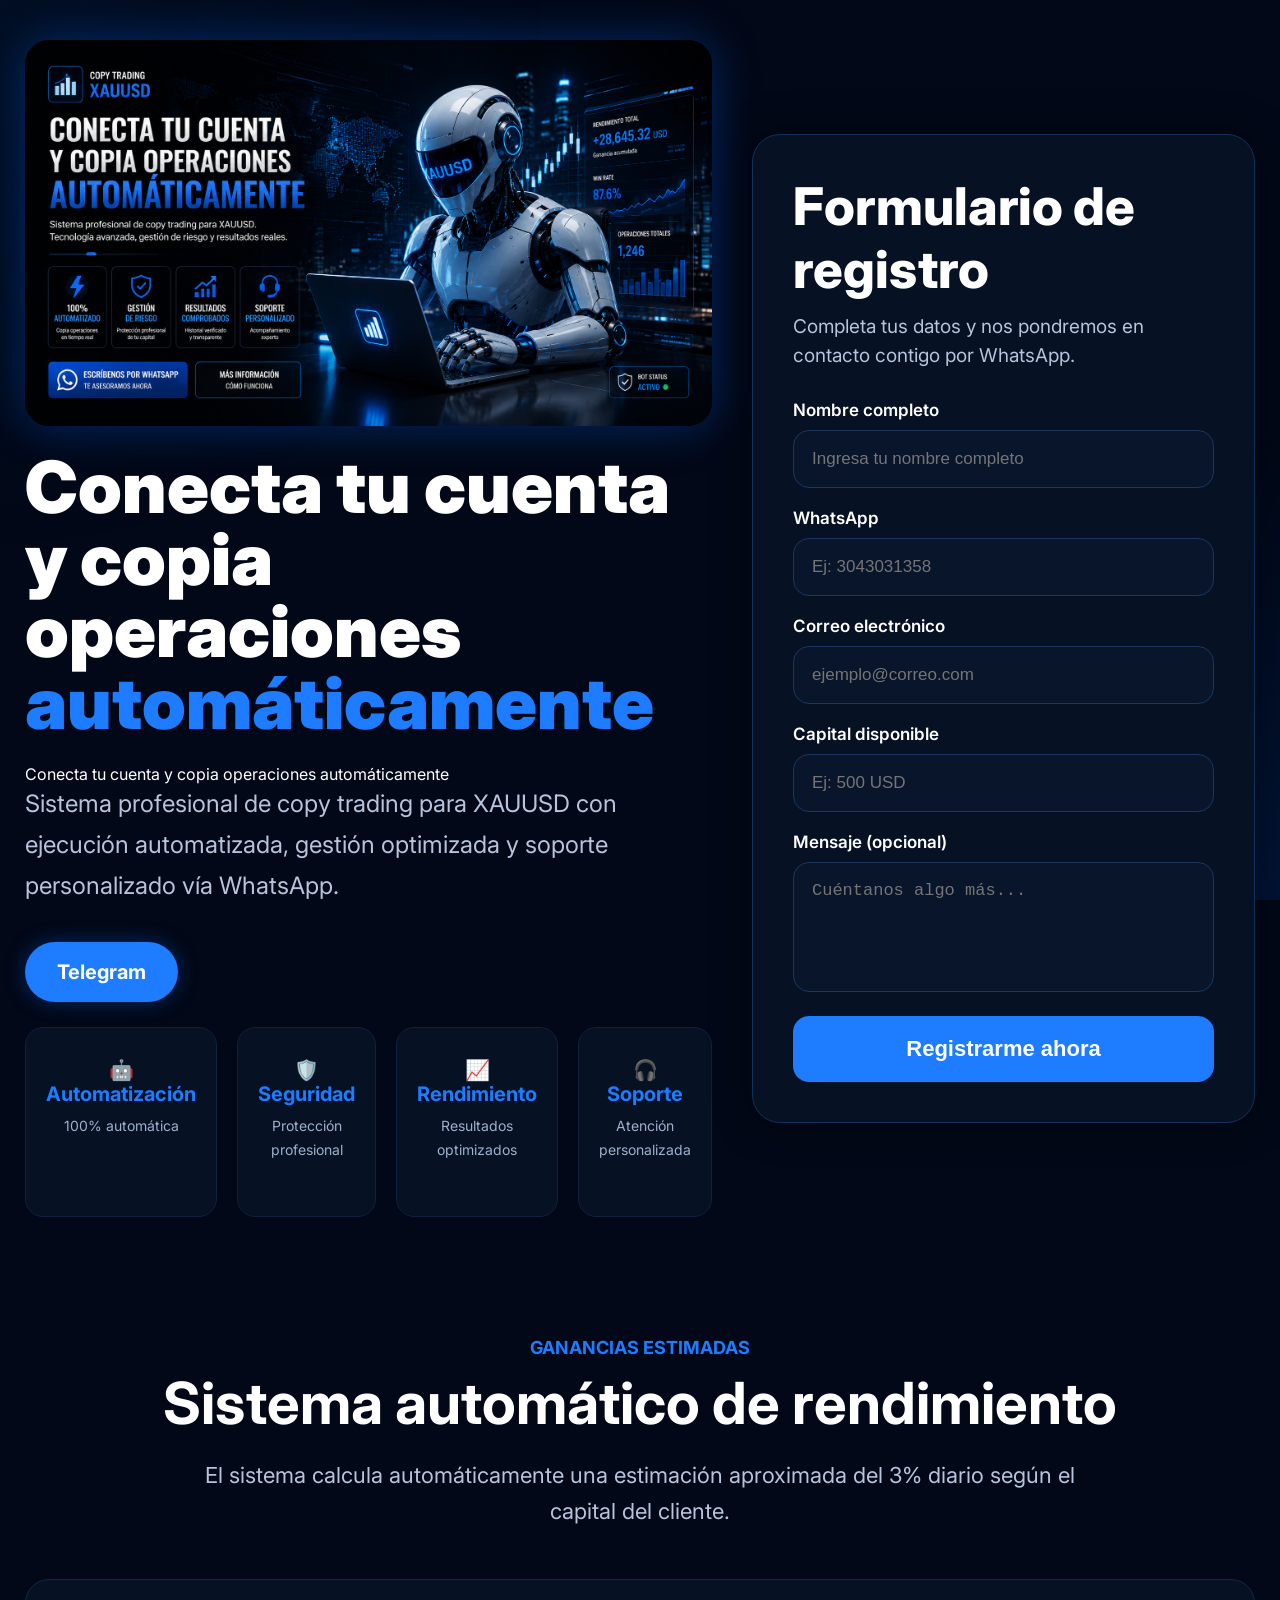
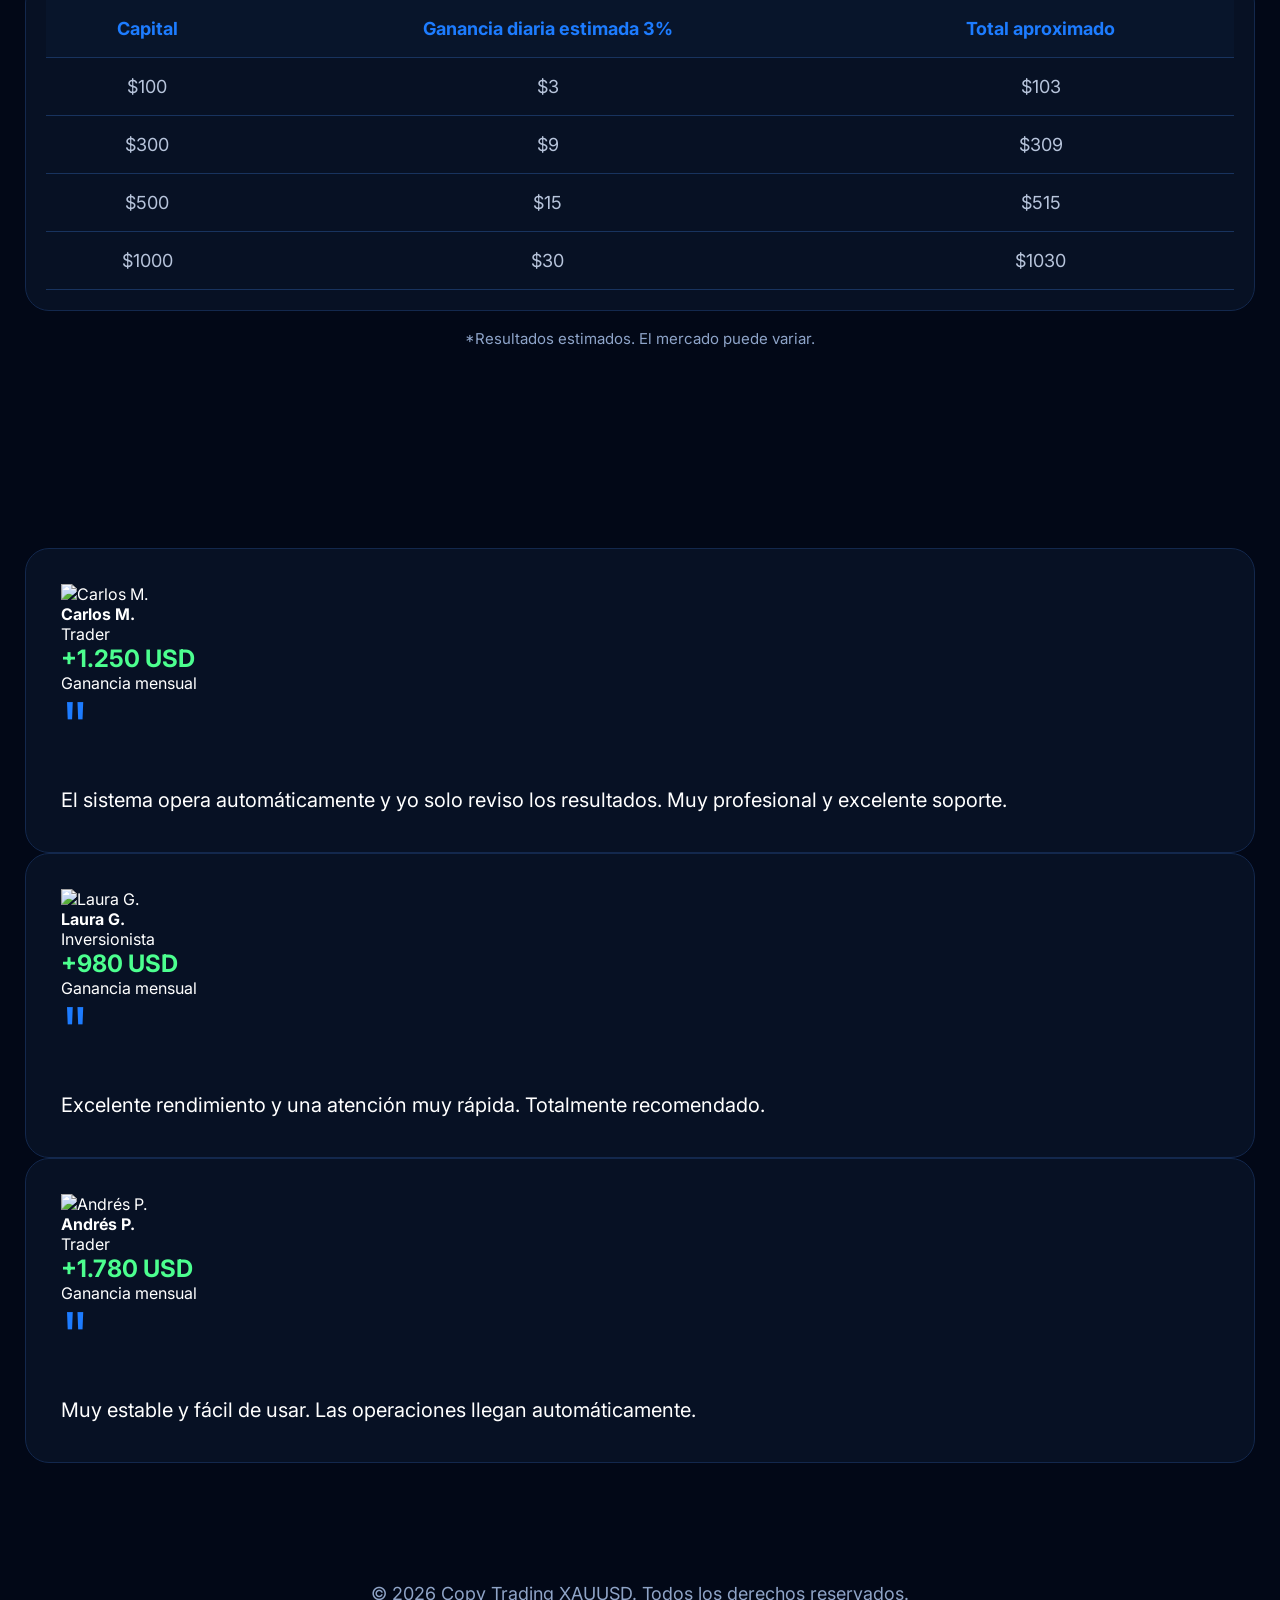
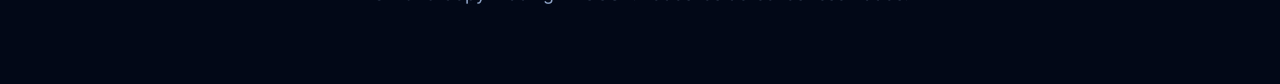
==== index.html @ 070a10c1 "Update index.html" ====
<!DOCTYPE html>
<html lang="es">
<head>
<meta charset="UTF-8">
<meta name="viewport" content="width=device-width, initial-scale=1.0">

<title>Copy Trading XAUUSD | Bot de Oro Automatizado para MT4 y MT5</title>

<link rel="preconnect" href="https://fonts.googleapis.com">
<link href="https://fonts.googleapis.com/css2?family=Inter:wght@300;400;500;600;700;800;900&display=swap" rel="stylesheet">

<style>

*{
margin:0;
padding:0;
box-sizing:border-box;
}

html{
scroll-behavior:smooth;
}

body{
font-family:'Inter',sans-serif;
background:#020817;
color:white;
overflow-x:hidden;
}

body::before{
content:'';
position:fixed;
inset:0;
background:
radial-gradient(circle at top left,#002b5533,transparent 35%),
radial-gradient(circle at bottom right,#0066ff22,transparent 30%);
z-index:-1;
pointer-events:none;
}

.container{
max-width:1300px;
margin:auto;
padding:40px 25px;
}

.hero{
display:grid;
grid-template-columns:1fr 1fr;
gap:40px;
align-items:center;
min-height:100vh;
}

.hero-image{
width:100%;
height:auto;
aspect-ratio:16/9;
object-fit:cover;
border-radius:24px;
box-shadow:0 0 45px rgba(0,102,255,.35);
display:block;
}

.hero h1{
font-size:72px;
line-height:1;
font-weight:900;
margin-top:25px;
margin-bottom:25px;
}

.hero h1 span{
color:#1d7cff;
}

.hero p{
font-size:24px;
line-height:1.7;
color:#b7c4db;
margin-bottom:35px;
max-width:700px;
}

.buttons{
display:flex;
gap:18px;
flex-wrap:wrap;
margin-bottom:40px;
}

.btn{
padding:18px 32px;
border-radius:60px;
font-size:20px;
font-weight:700;
text-decoration:none;
transition:.3s;
display:inline-flex;
align-items:center;
justify-content:center;
}

.btn-primary{
background:#1d7cff;
color:white;
box-shadow:0 0 20px rgba(0,102,255,.35);
}

.btn-primary:hover{
transform:translateY(-3px);
}

.btn-outline{
border:2px solid #1d7cff;
color:white;
}

.btn-outline:hover{
background:#1d7cff;
color:white;
}

.features{
display:grid;
grid-template-columns:repeat(4,1fr);
gap:20px;
margin-top:25px;
}

.feature{
text-align:center;
padding:20px;
background:#071124;
border-radius:18px;
border:1px solid #11203d;
}

.feature h4{
margin-top:10px;
font-size:20px;
color:#1d7cff;
}

.feature p{
font-size:14px;
margin-top:8px;
color:#9fb0cc;
}

.form-box{
background:#071124;
border-radius:28px;
padding:40px;
border:1px solid #13315e;
box-shadow:0 0 40px rgba(0,0,0,.45);
}

.form-box h2{
font-size:52px;
margin-bottom:12px;
font-weight:800;
}

.form-box p{
color:#b7c4db;
font-size:19px;
margin-bottom:30px;
line-height:1.5;
}

.form-group{
margin-bottom:20px;
}

.form-group label{
display:block;
margin-bottom:10px;
font-weight:600;
font-size:17px;
}

.form-group input,
.form-group textarea{
width:100%;
padding:18px;
background:#08152b;
border:1px solid #1a3661;
border-radius:16px;
color:white;
font-size:17px;
outline:none;
}

.form-group textarea{
min-height:130px;
resize:none;
}

.submit-btn{
width:100%;
padding:20px;
border:none;
border-radius:16px;
background:#1d7cff;
color:white;
font-size:22px;
font-weight:700;
cursor:pointer;
transition:.3s;
}

.submit-btn:hover{
transform:translateY(-3px);
}

.profits{
padding:120px 0 80px;
}

.profits small,
.testimonials small{
display:block;
text-align:center;
color:#1d7cff;
font-size:18px;
margin-bottom:10px;
font-weight:700;
}

.profits h2,
.testimonials h2{
text-align:center;
font-size:58px;
margin-bottom:20px;
}

.profits p,
.testimonials p.section-lead{
text-align:center;
color:#b7c4db;
font-size:22px;
max-width:900px;
margin:auto;
line-height:1.6;
}

.profits-table-wrap{
margin-top:50px;
overflow-x:auto;
background:#071124;
border:1px solid #13284d;
border-radius:24px;
padding:20px;
}

.profits-table{
width:100%;
border-collapse:collapse;
min-width:700px;
}

.profits-table th,
.profits-table td{
padding:18px;
text-align:center;
border-bottom:1px solid #18335e;
font-size:18px;
}

.profits-table th{
background:#08152b;
color:#1d7cff;
}

.profits-table td{
color:#b7c4db;
}

.profits-note{
margin-top:18px;
text-align:center;
color:#8ea4c9;
font-size:15px;
}

.testimonials{
padding:120px 0 80px;
}

.cards{
display:grid;
grid-template-columns:repeat(3,1fr);
gap:30px;
margin-top:60px;
}

.card{
background:#071124;
padding:35px;
border-radius:24px;
border:1px solid #13284d;
}

.quote{
font-size:70px;
color:#1d7cff;
line-height:1;
}

.card p{
text-align:left;
margin-top:20px;
font-size:20px;
line-height:1.7;
}

.stars{
margin-top:20px;
color:#1d7cff;
font-size:22px;
}

.user{
display:flex;
align-items:center;
justify-content:space-between;
margin-top:30px;
padding-top:20px;
border-top:1px solid #18335e;
gap:20px;
}

.user-left{
display:flex;
align-items:center;
gap:15px;
}

.user img{
width:60px;
height:60px;
border-radius:50%;
object-fit:cover;
}

.user h4{
font-size:20px;
}

.user span{
color:#8ea4c9;
font-size:15px;
}

.profit{
color:#4cff8f;
font-weight:700;
font-size:24px;
}

.footer{
text-align:center;
padding:40px 0;
color:#8fa4c7;
font-size:18px;
}

.whatsapp-float{
position:fixed;
right:20px;
bottom:20px;
background:#25D366;
color:white;
padding:18px 28px;
border-radius:60px;
font-weight:700;
font-size:22px;
text-decoration:none;
z-index:999;
box-shadow:0 0 25px rgba(37,211,102,.35);
}


@media(max-width:1100px){

.hero{
grid-template-columns:1fr;
}

.cards{
grid-template-columns:1fr;
}

.features{
grid-template-columns:1fr 1fr;
}

.hero h1{
font-size:52px;
}

.form-box h2,
.profits h2,
.testimonials h2{
font-size:42px;
}

}

@media(max-width:700px){

.features{
grid-template-columns:1fr;
}

.hero h1{
font-size:42px;
}

.hero p{
font-size:18px;
}

.form-box{
padding:25px;
}

.form-box h2,
.profits h2,
.testimonials h2{
font-size:34px;
}

.profits p,
.testimonials p.section-lead{
font-size:18px;
}

}

</style>
</head>

<body>

<div class="container">
<section class="hero">

<div>

<img
class="hero-image"
src="botxausd.png"
alt="Bot XAUUSD"
>

<h1>
Conecta tu cuenta y copia operaciones
<span>automáticamente</span>
</h1>

Conecta tu cuenta y copia operaciones
<span>automáticamente</span>
</h1>

<p>
Sistema profesional de copy trading para XAUUSD con ejecución automatizada,
gestión optimizada y soporte personalizado vía WhatsApp.
</p>


<a href="https://t.me/copytradinw" class="btn btn-primary" target="_blank">
  Telegram
</a>

<div class="features">

<div class="feature">
<h4>🤖 Automatización</h4>
<p>100% automática</p>
</div>

<div class="feature">
<h4>🛡️ Seguridad</h4>
<p>Protección profesional</p>
</div>

<div class="feature">
<h4>📈 Rendimiento</h4>
<p>Resultados optimizados</p>
</div>

<div class="feature">
<h4>🎧 Soporte</h4>
<p>Atención personalizada</p>
</div>

</div>

</div>

<div class="form-box" id="registro">

<h2>Formulario de registro</h2>

<p>
Completa tus datos y nos pondremos en contacto contigo por WhatsApp.
</p>

<form id="registroForm">

<div class="form-group">
<label>Nombre completo</label>
<input type="text" id="nombre" placeholder="Ingresa tu nombre completo" required>
</div>


<div class="form-group">
<label>WhatsApp</label>
<input type="text" id="whatsapp" placeholder="Ej: 3043031358" required>
</div>

<div class="form-group">
<label>Correo electrónico</label>
<input type="email" id="email" placeholder="ejemplo@correo.com" required>
</div>

<div class="form-group">
<label>Capital disponible</label>
<input type="text" id="capital" placeholder="Ej: 500 USD" required>
</div>

<div class="form-group">
<label>Mensaje (opcional)</label>
<textarea id="mensaje" placeholder="Cuéntanos algo más..."></textarea>
</div>

<button class="submit-btn" type="submit">
Registrarme ahora
</button>

</form>

</div>

</section>

<section class="profits">

<small>GANANCIAS ESTIMADAS</small>

<h2>Sistema automático de rendimiento</h2>

<p>
El sistema calcula automáticamente una estimación aproximada del 3% diario según el capital del cliente.
</p>

<div class="profits-table-wrap">

<table class="profits-table">

<thead>
<tr>
<th>Capital</th>
<th>Ganancia diaria estimada 3%</th>
<th>Total aproximado</th>
</tr>
</thead>

<tbody id="tablaGanancias">
<tr>
  <td>$100</td>
  <td>$3</td>
  <td>$103</td>
</tr>

<tr>
  <td>$300</td>
  <td>$9</td>
  <td>$309</td>
</tr>

<tr>
  <td>$500</td>
  <td>$15</td>
  <td>$515</td>
</tr>

<tr>
  <td>$1000</td>
  <td>$30</td>
  <td>$1030</td>
</tr>






</tbody>

</table>

</div>

<div class="profits-note">
*Resultados estimados. El mercado puede variar.
</div>

</section>

<section class="testimonials">

  <div class="card">

    <div class="profile">
      <img src="https://randomuser.me/api/portraits/men/32.jpg" alt="Carlos M.">

      <div>
        <h4>Carlos M.</h4>
        <span>Trader</span>
      </div>
    </div>

    <div>
      <div class="profit">+1.250 USD</div>
      <span>Ganancia mensual</span>
    </div>

    <div class="quote">"</div>

    <p>
      El sistema opera automáticamente y yo solo reviso los resultados.
      Muy profesional y excelente soporte.
    </p>

  </div>

  <div class="card">

    <div class="profile">
      <img src="https://randomuser.me/api/portraits/women/44.jpg" alt="Laura G.">

      <div>
        <h4>Laura G.</h4>
        <span>Inversionista</span>
      </div>
    </div>

    <div>
      <div class="profit">+980 USD</div>
      <span>Ganancia mensual</span>
    </div>

    <div class="quote">"</div>

    <p>
      Excelente rendimiento y una atención muy rápida.
      Totalmente recomendado.
    </p>

  </div>

  <div class="card">

    <div class="profile">
      <img src="https://randomuser.me/api/portraits/men/51.jpg" alt="Andrés P.">

      <div>
        <h4>Andrés P.</h4>
        <span>Trader</span>
      </div>
    </div>

    <div>
      <div class="profit">+1.780 USD</div>
      <span>Ganancia mensual</span>
    </div>

    <div class="quote">"</div>

    <p>
      Muy estable y fácil de usar. Las operaciones llegan automáticamente.
    </p>

  </div>

</section>
<div class="footer">
© 2026 Copy Trading XAUUSD. Todos los derechos reservados.
</div>

</div>


<script>
document.getElementById("registroForm").onsubmit = function(e){

  e.preventDefault();

  const nombre =
    document.getElementById("nombre").value;

  const whatsapp =
    document.getElementById("whatsapp").value;

  const email =
    document.getElementById("email").value;

  const capital =
    document.getElementById("capital").value;

  const mensaje =
    document.getElementById("mensaje").value;

  const texto = encodeURIComponent(
`Hola, quiero información.

Nombre: ${nombre}
WhatsApp: ${whatsapp}
Correo: ${email}
Capital: ${capital}
Mensaje: ${mensaje}`
  );

  location.href =
  "https://wa.me/573043031358?text=" + texto;

};
</script>

</body>
</html>
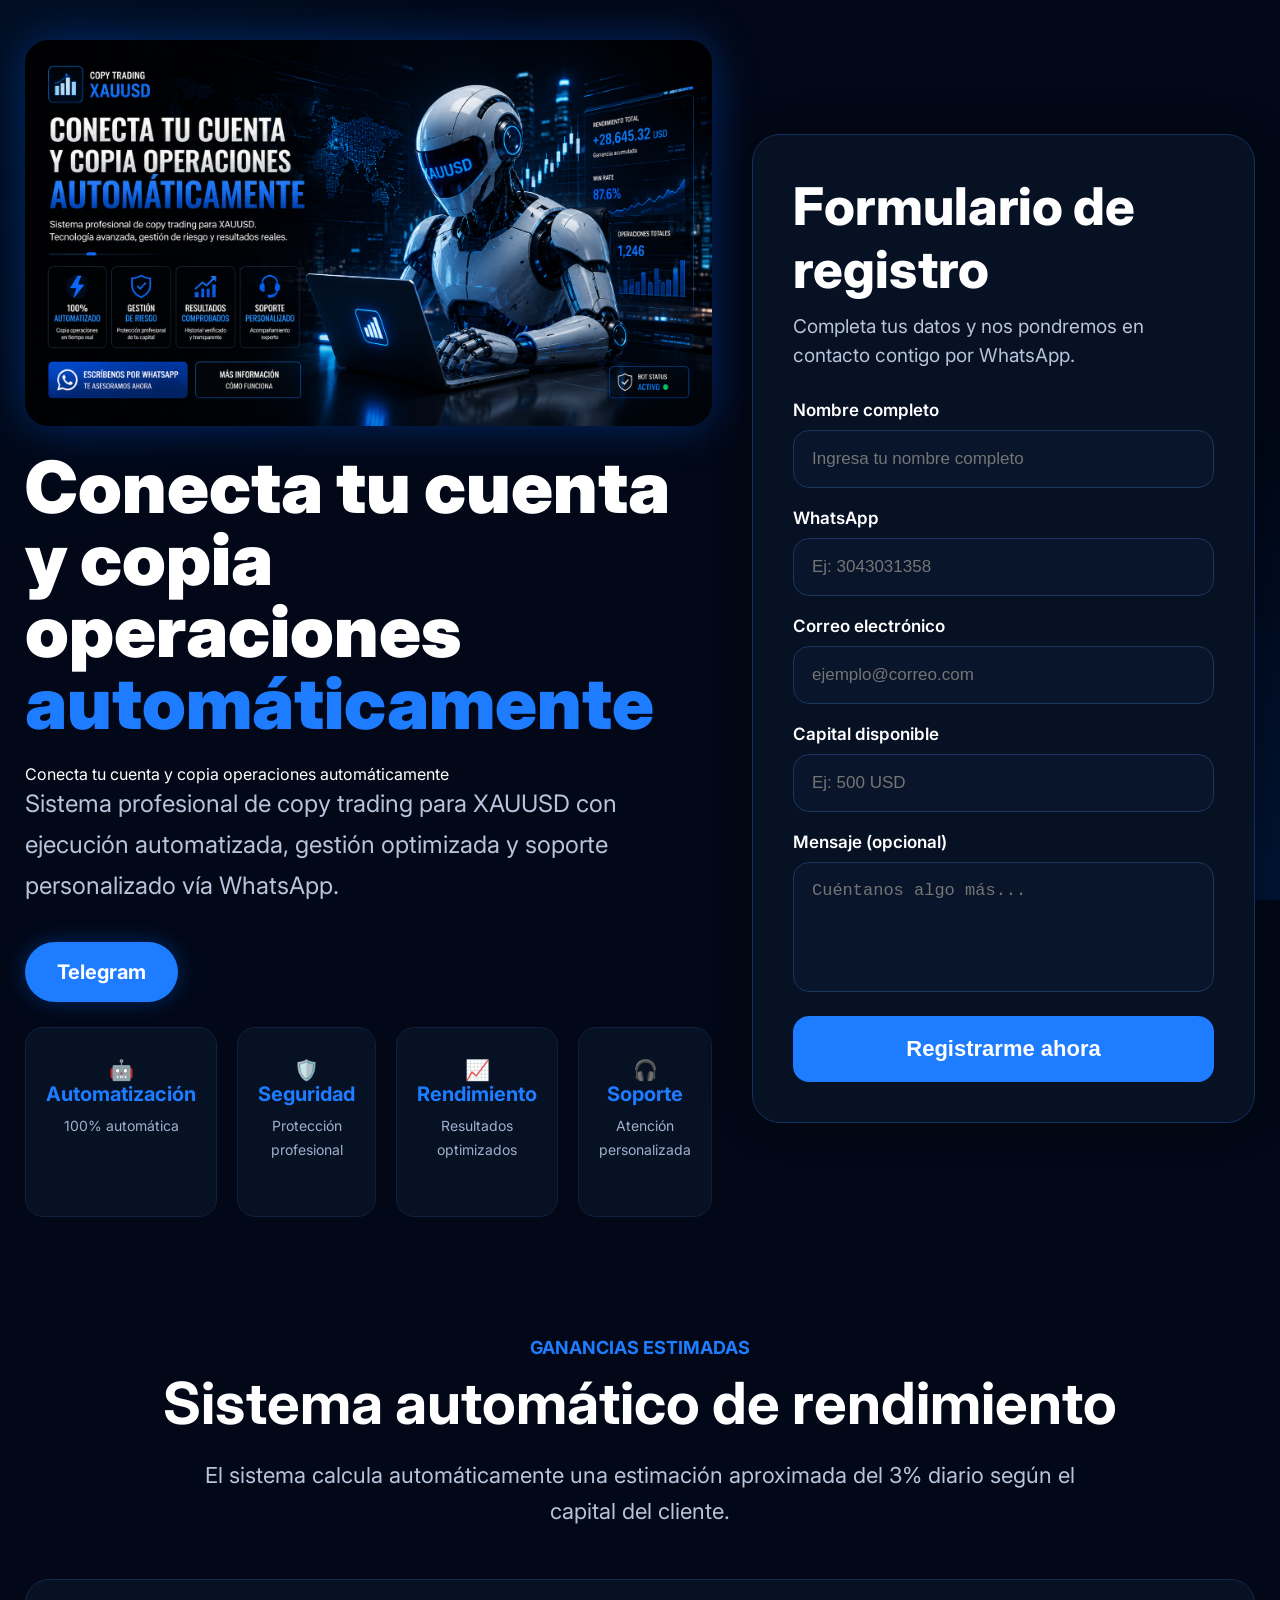
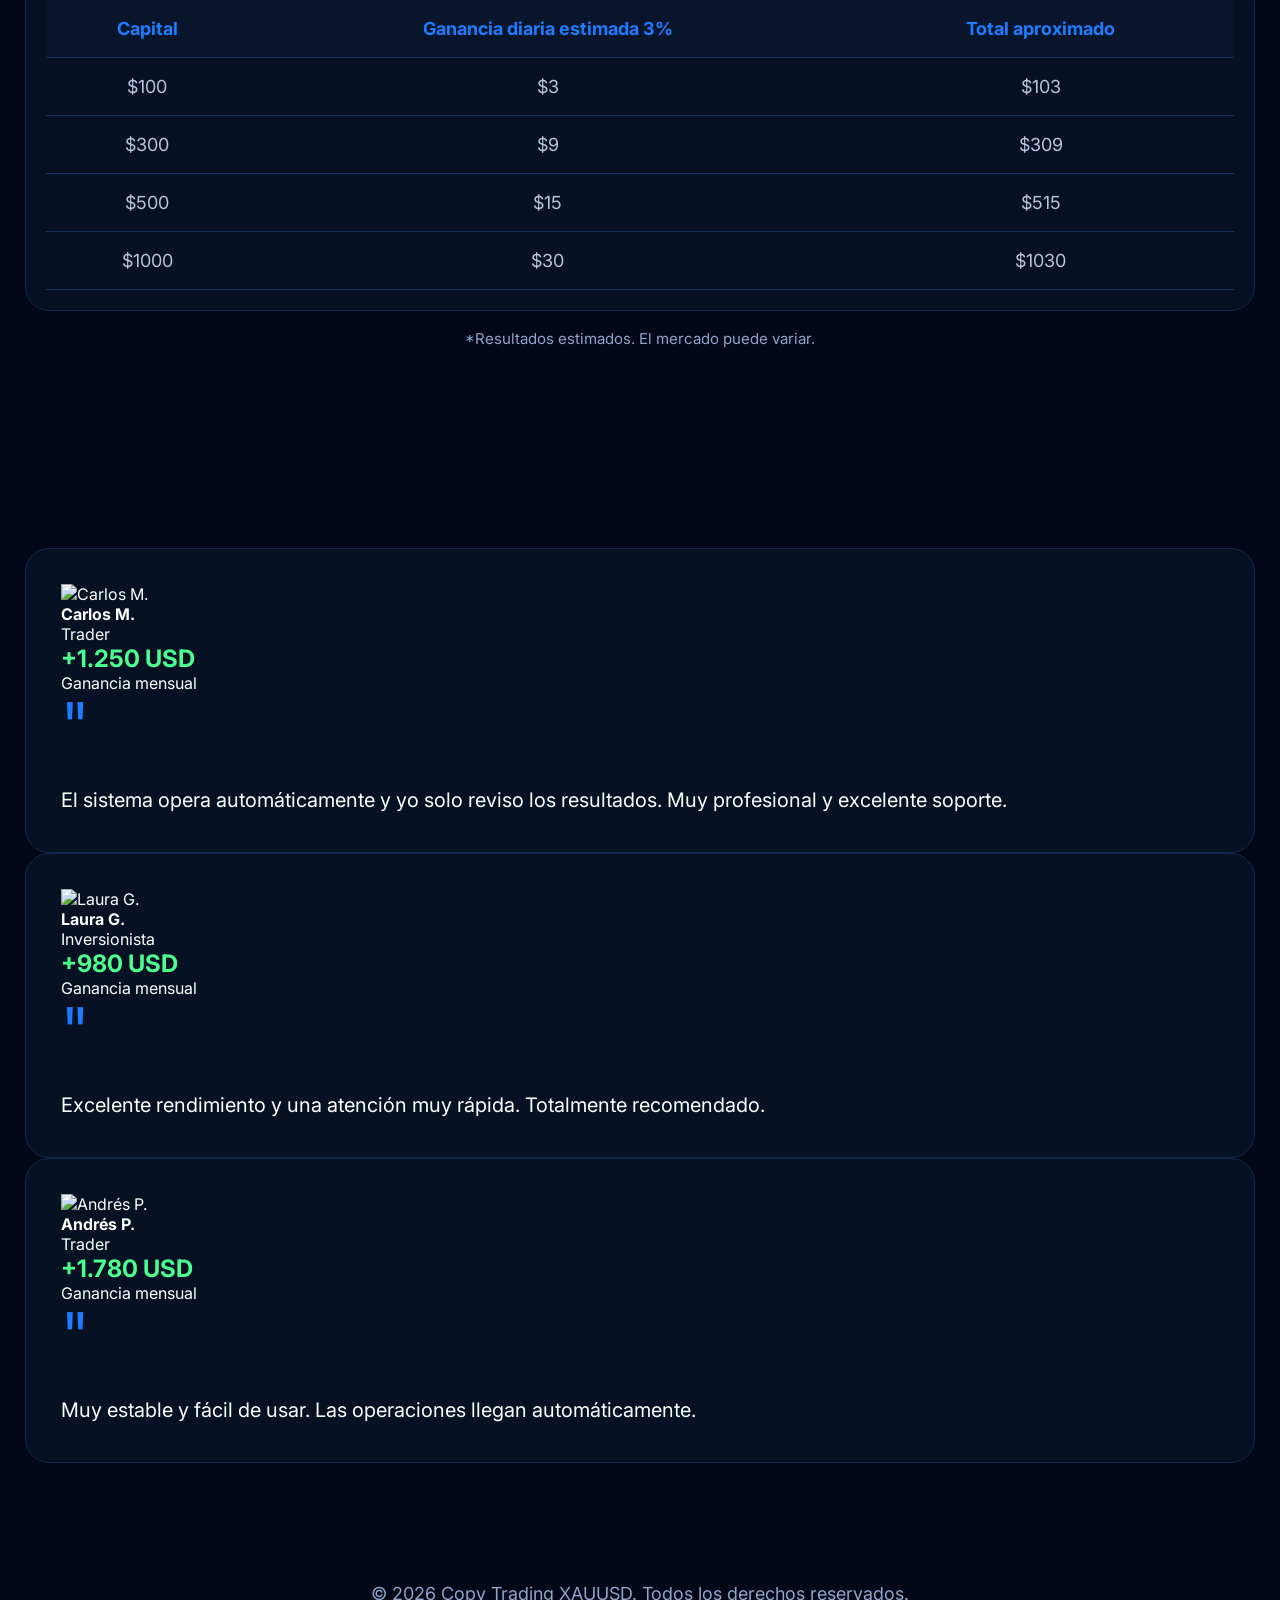
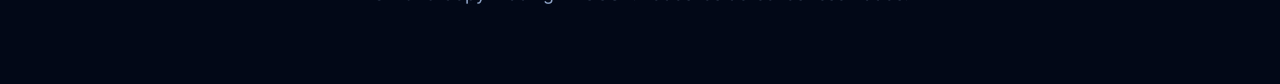
==== commit 4aa9a82e: "Update index.html" ====
--- a/index.html
+++ b/index.html
@@ -4,7 +4,12 @@
 <meta charset="UTF-8">
 <meta name="viewport" content="width=device-width, initial-scale=1.0">
 
+<meta name="description" content="Sistema profesional de copy trading para XAUUSD compatible con MT4 y MT5. Bot automatizado para trading de oro con gestión optimizada y soporte personalizado vía WhatsApp y Telegram.">
+
+<meta name="keywords" content="copy trading xauusd, bot de oro, robot trading mt4, robot trading mt5, forex oro, señales xauusd, trading automatizado">
+
 <title>Copy Trading XAUUSD | Bot de Oro Automatizado para MT4 y MT5</title>
+
 
 <link rel="preconnect" href="https://fonts.googleapis.com">
 <link href="https://fonts.googleapis.com/css2?family=Inter:wght@300;400;500;600;700;800;900&display=swap" rel="stylesheet">
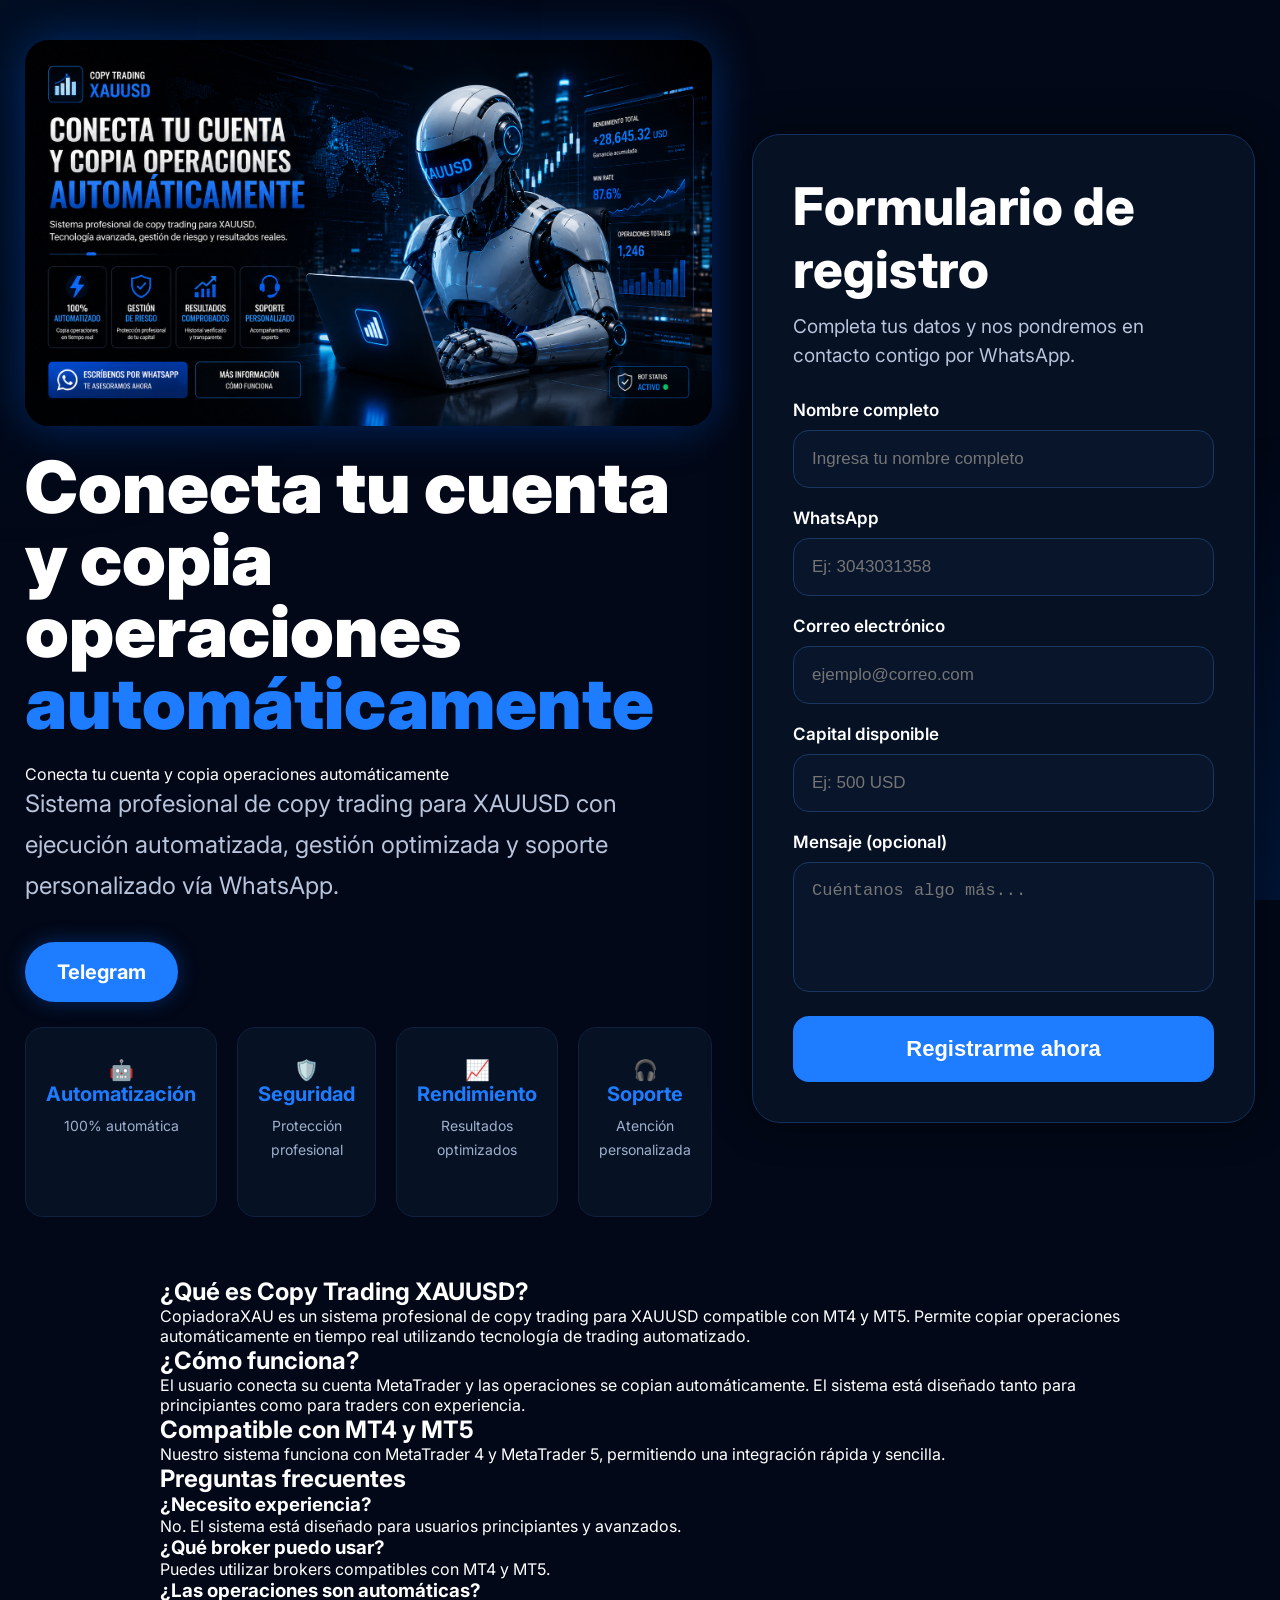
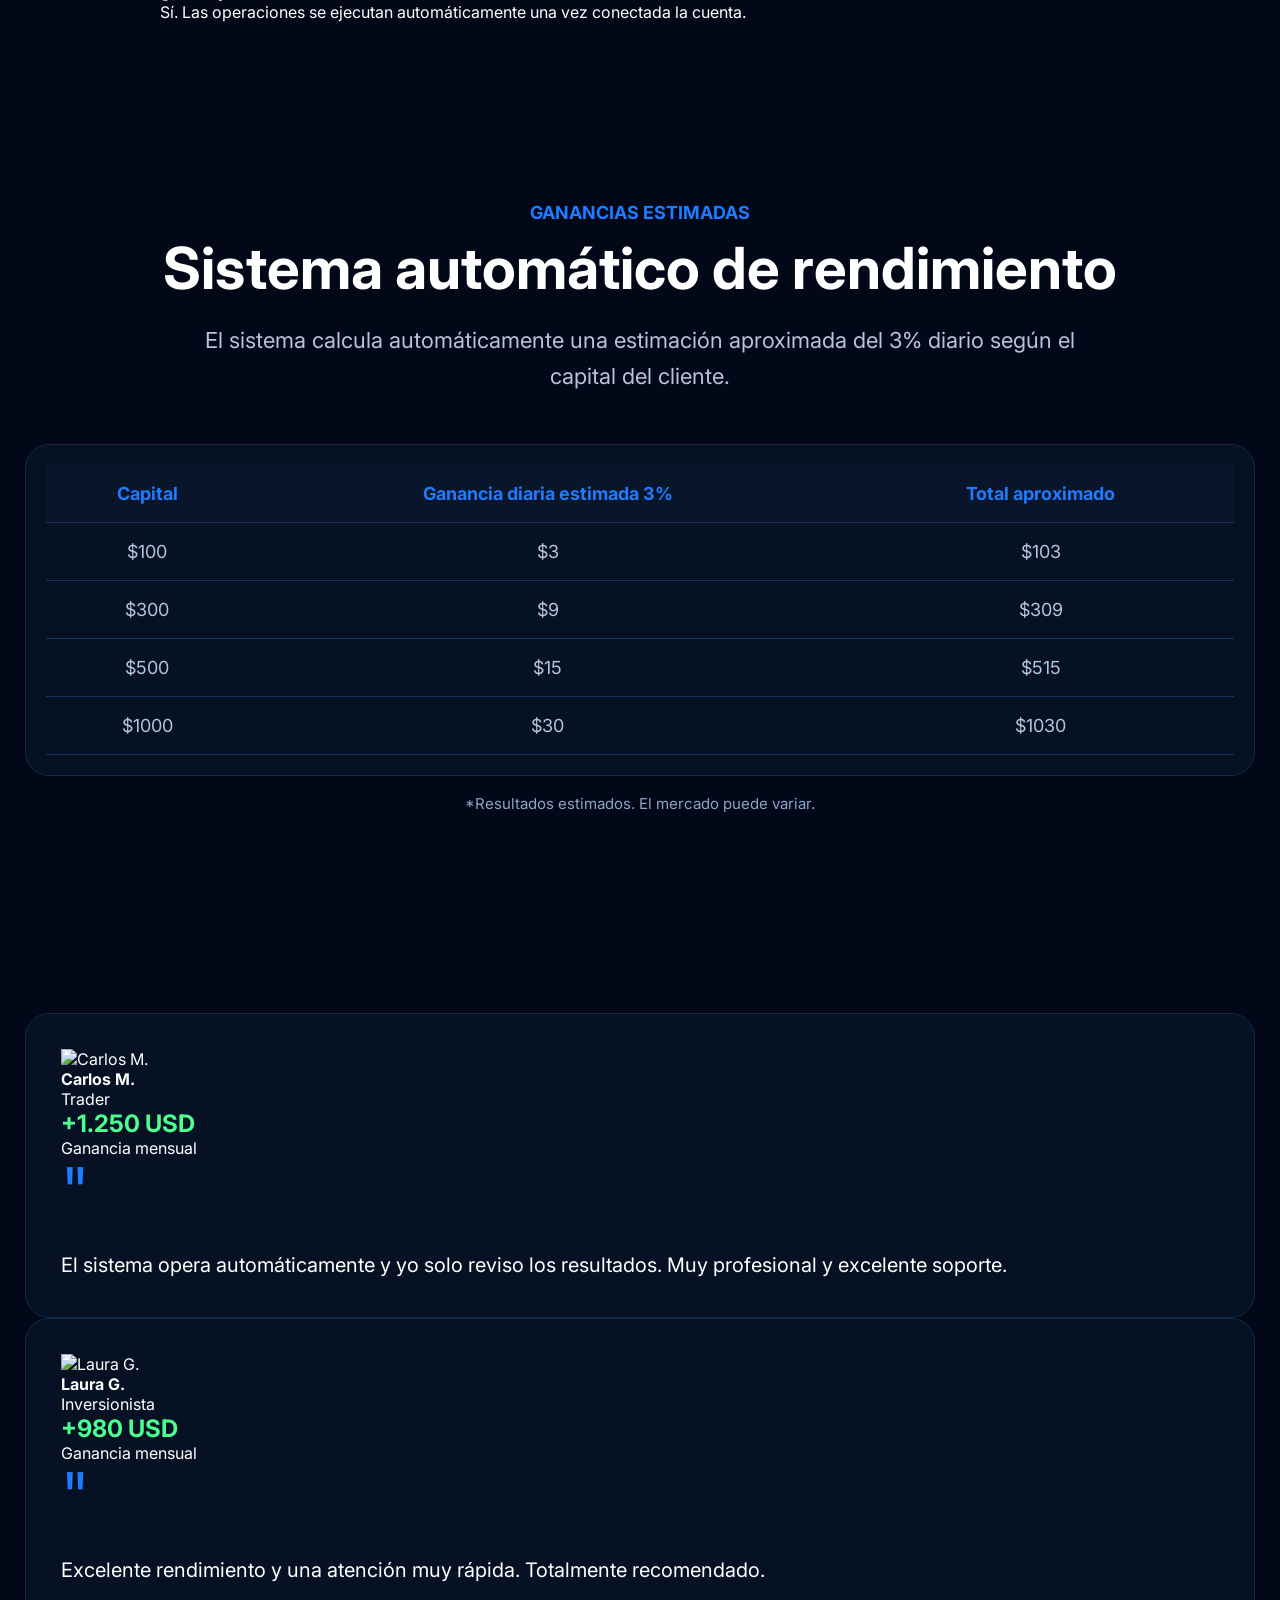
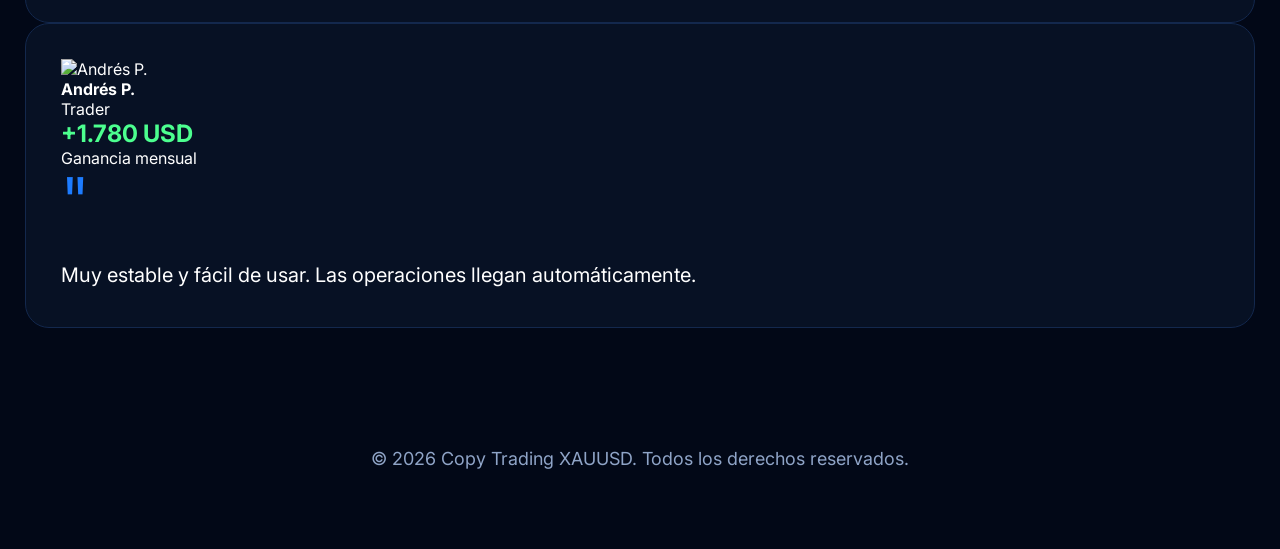
==== commit c2c879cf: "Update index.html" ====
--- a/index.html
+++ b/index.html
@@ -551,6 +551,47 @@
 </div>
 
 </section>
+<section style="padding:60px 20px; max-width:1000px; margin:auto; color:white;">
+
+<h2>¿Qué es Copy Trading XAUUSD?</h2>
+
+<p>
+CopiadoraXAU es un sistema profesional de copy trading para XAUUSD compatible con MT4 y MT5.
+Permite copiar operaciones automáticamente en tiempo real utilizando tecnología de trading automatizado.
+</p>
+
+<h2>¿Cómo funciona?</h2>
+
+<p>
+El usuario conecta su cuenta MetaTrader y las operaciones se copian automáticamente.
+El sistema está diseñado tanto para principiantes como para traders con experiencia.
+</p>
+
+<h2>Compatible con MT4 y MT5</h2>
+
+<p>
+Nuestro sistema funciona con MetaTrader 4 y MetaTrader 5, permitiendo una integración rápida y sencilla.
+</p>
+
+<h2>Preguntas frecuentes</h2>
+
+<h3>¿Necesito experiencia?</h3>
+<p>
+No. El sistema está diseñado para usuarios principiantes y avanzados.
+</p>
+
+<h3>¿Qué broker puedo usar?</h3>
+<p>
+Puedes utilizar brokers compatibles con MT4 y MT5.
+</p>
+
+<h3>¿Las operaciones son automáticas?</h3>
+<p>
+Sí. Las operaciones se ejecutan automáticamente una vez conectada la cuenta.
+</p>
+
+</section>
+
 
 <section class="profits">
 
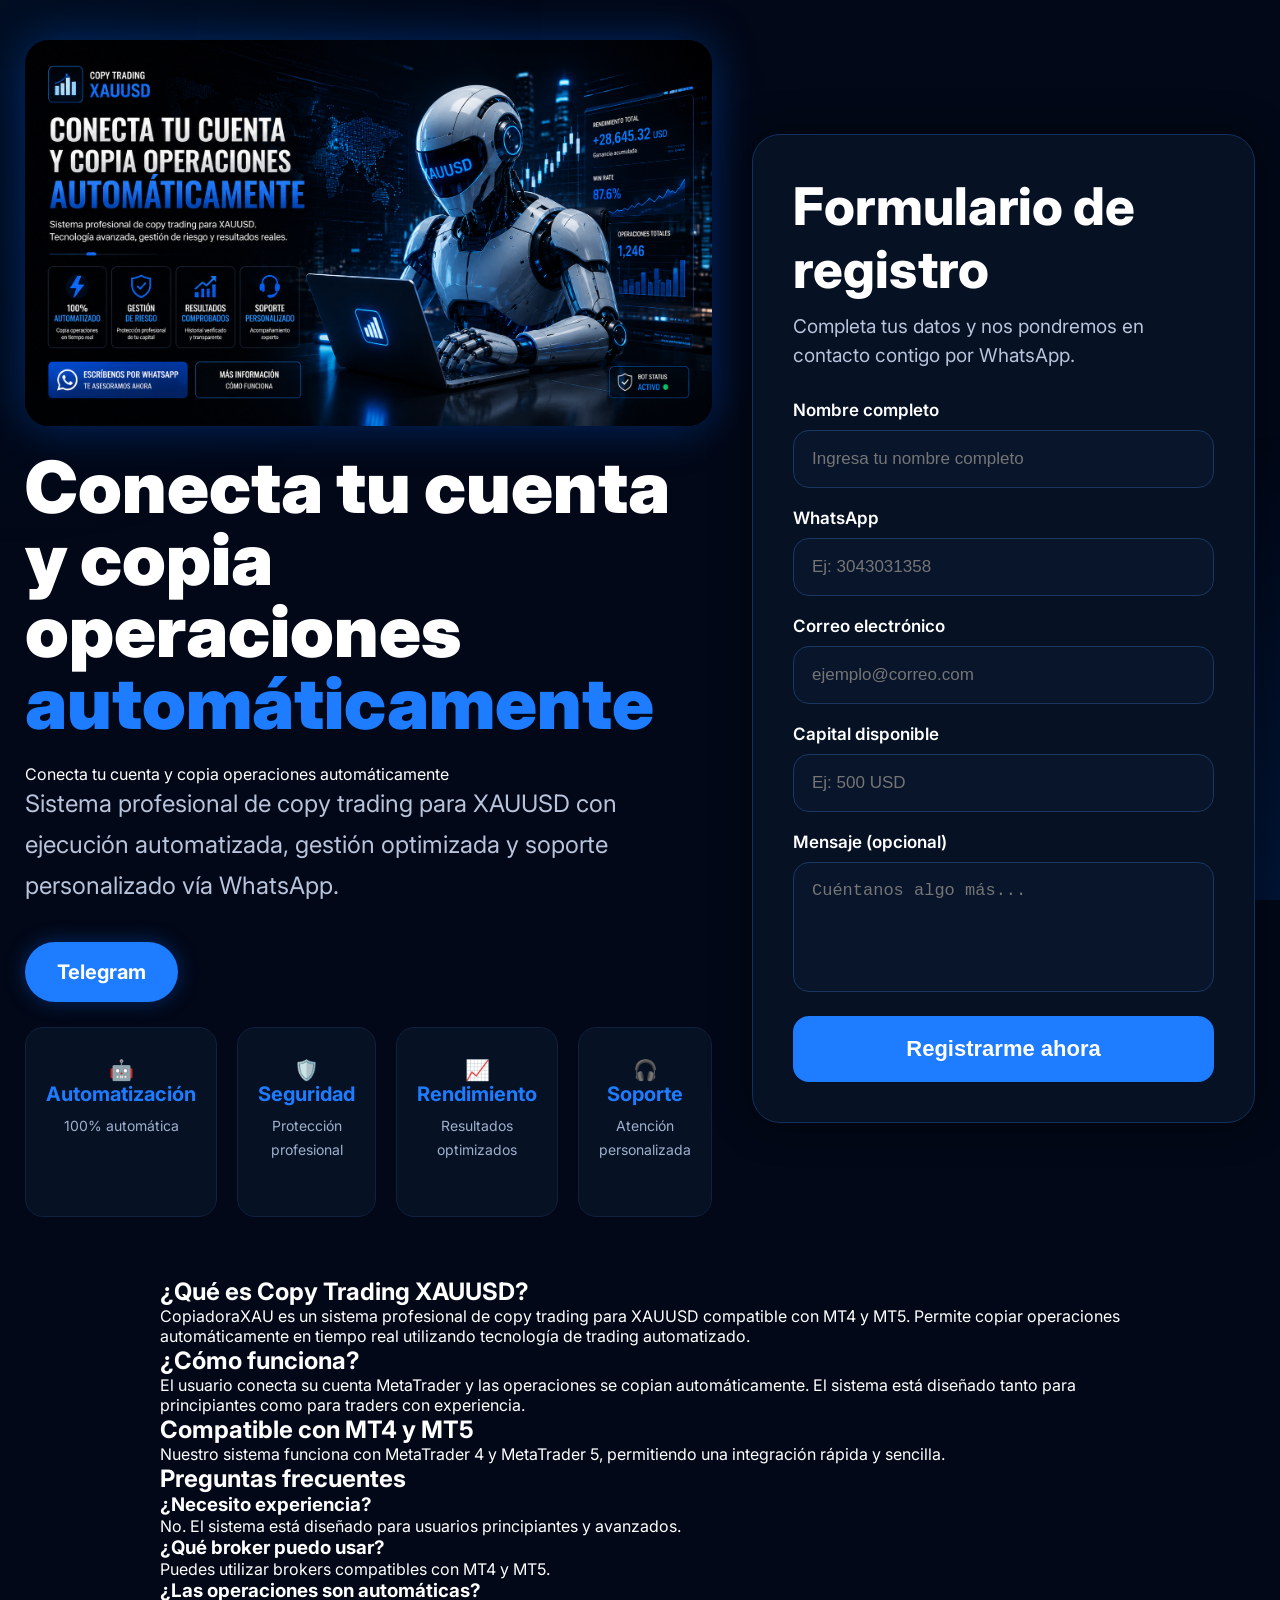
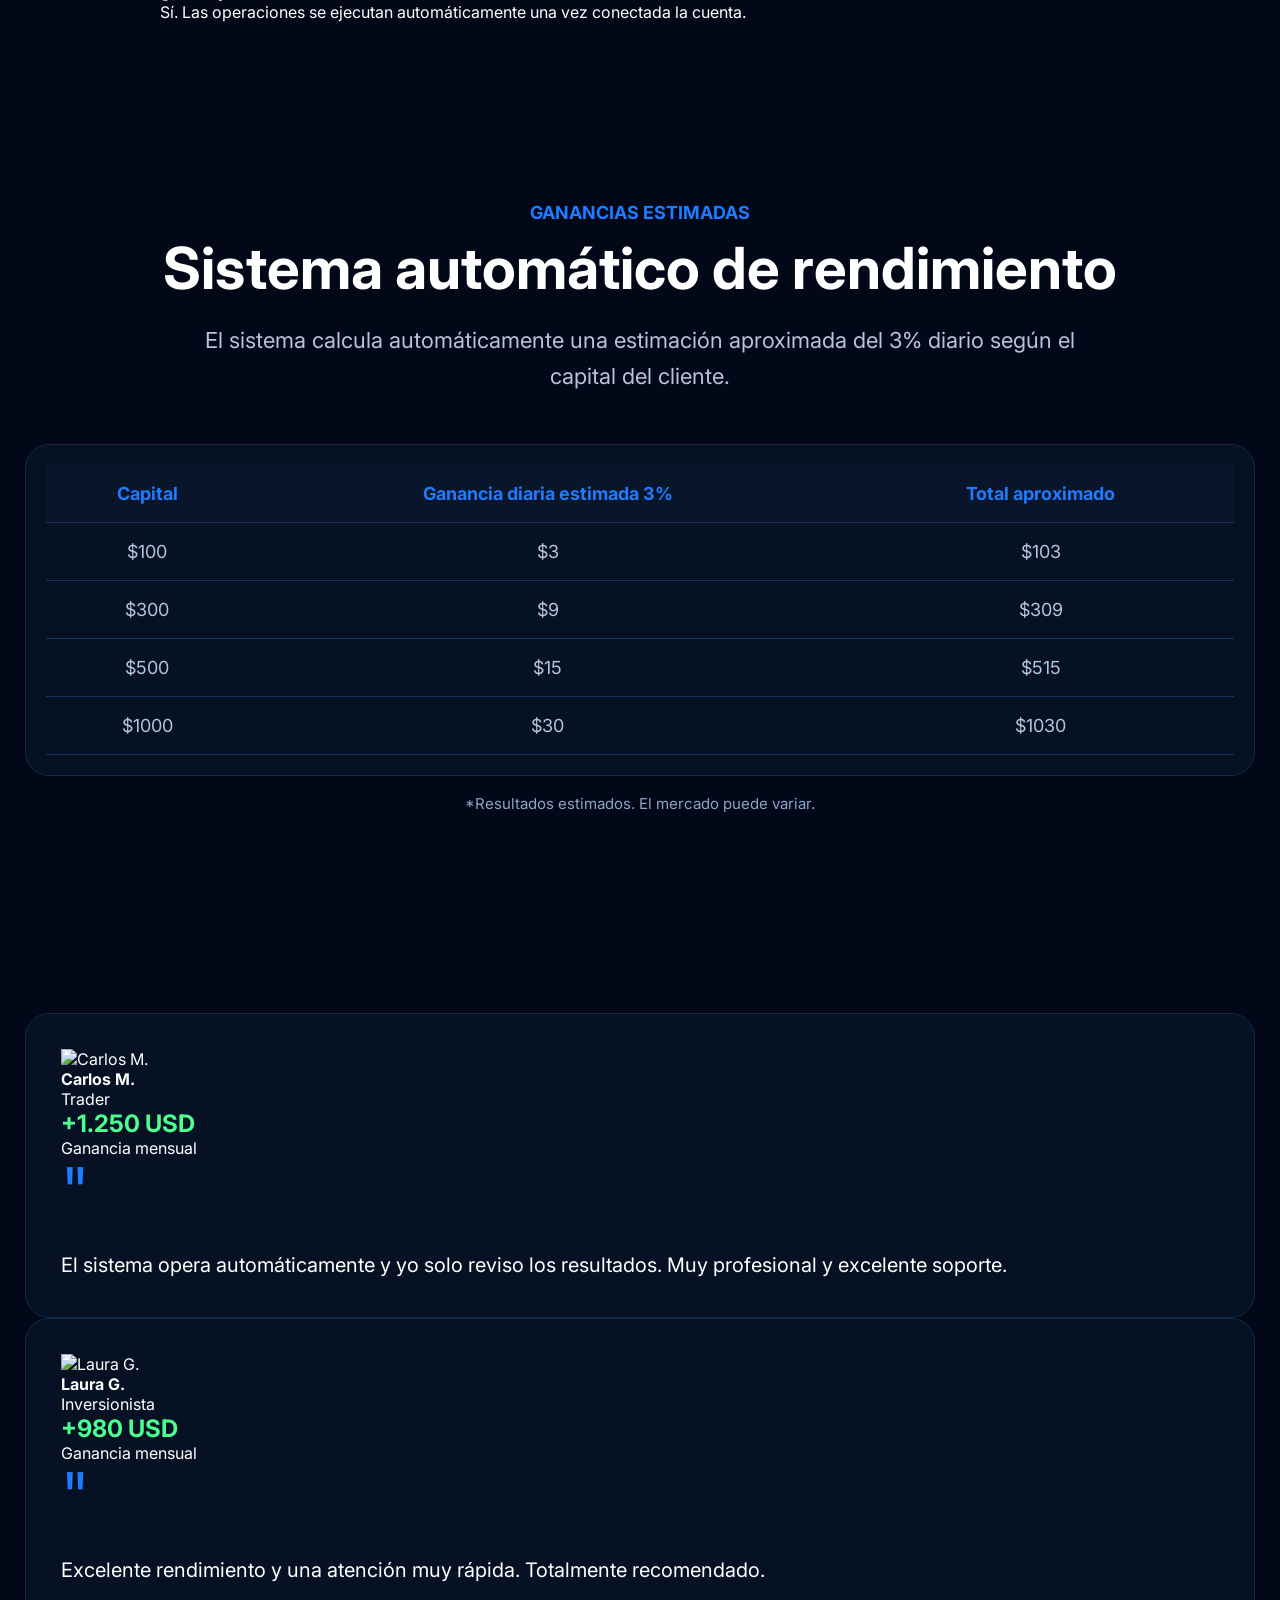
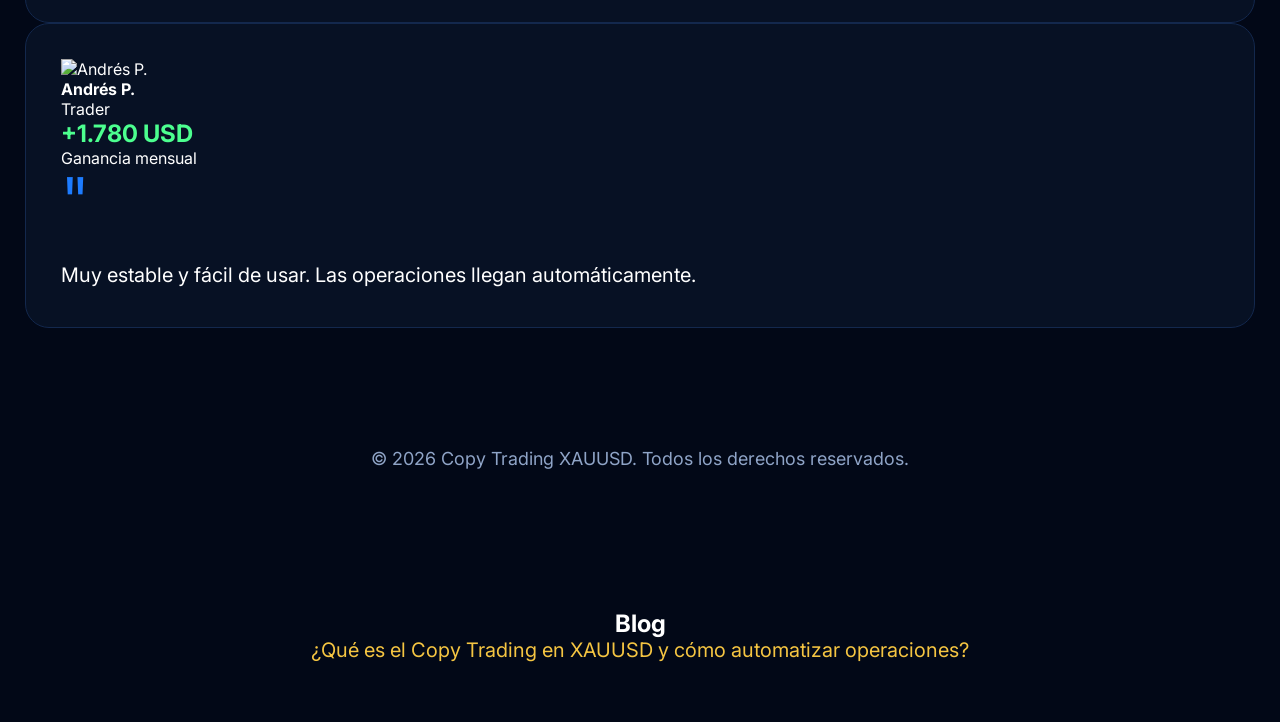
==== commit 7d8adba4: "Update index.html" ====
--- a/index.html
+++ b/index.html
@@ -777,6 +777,20 @@
 };
 </script>
 
+<section style="padding:60px 20px; text-align:center;">
+  <h2>Blog</h2>
+
+  <a href="/copy-trading-xauusd.html"
+  style="color:#f5c542; font-size:20px; text-decoration:none;">
+
+  ¿Qué es el Copy Trading en XAUUSD y cómo automatizar operaciones?
+
+  </a>
+
+</section>
+
+
+  
 </body>
 </html>
 
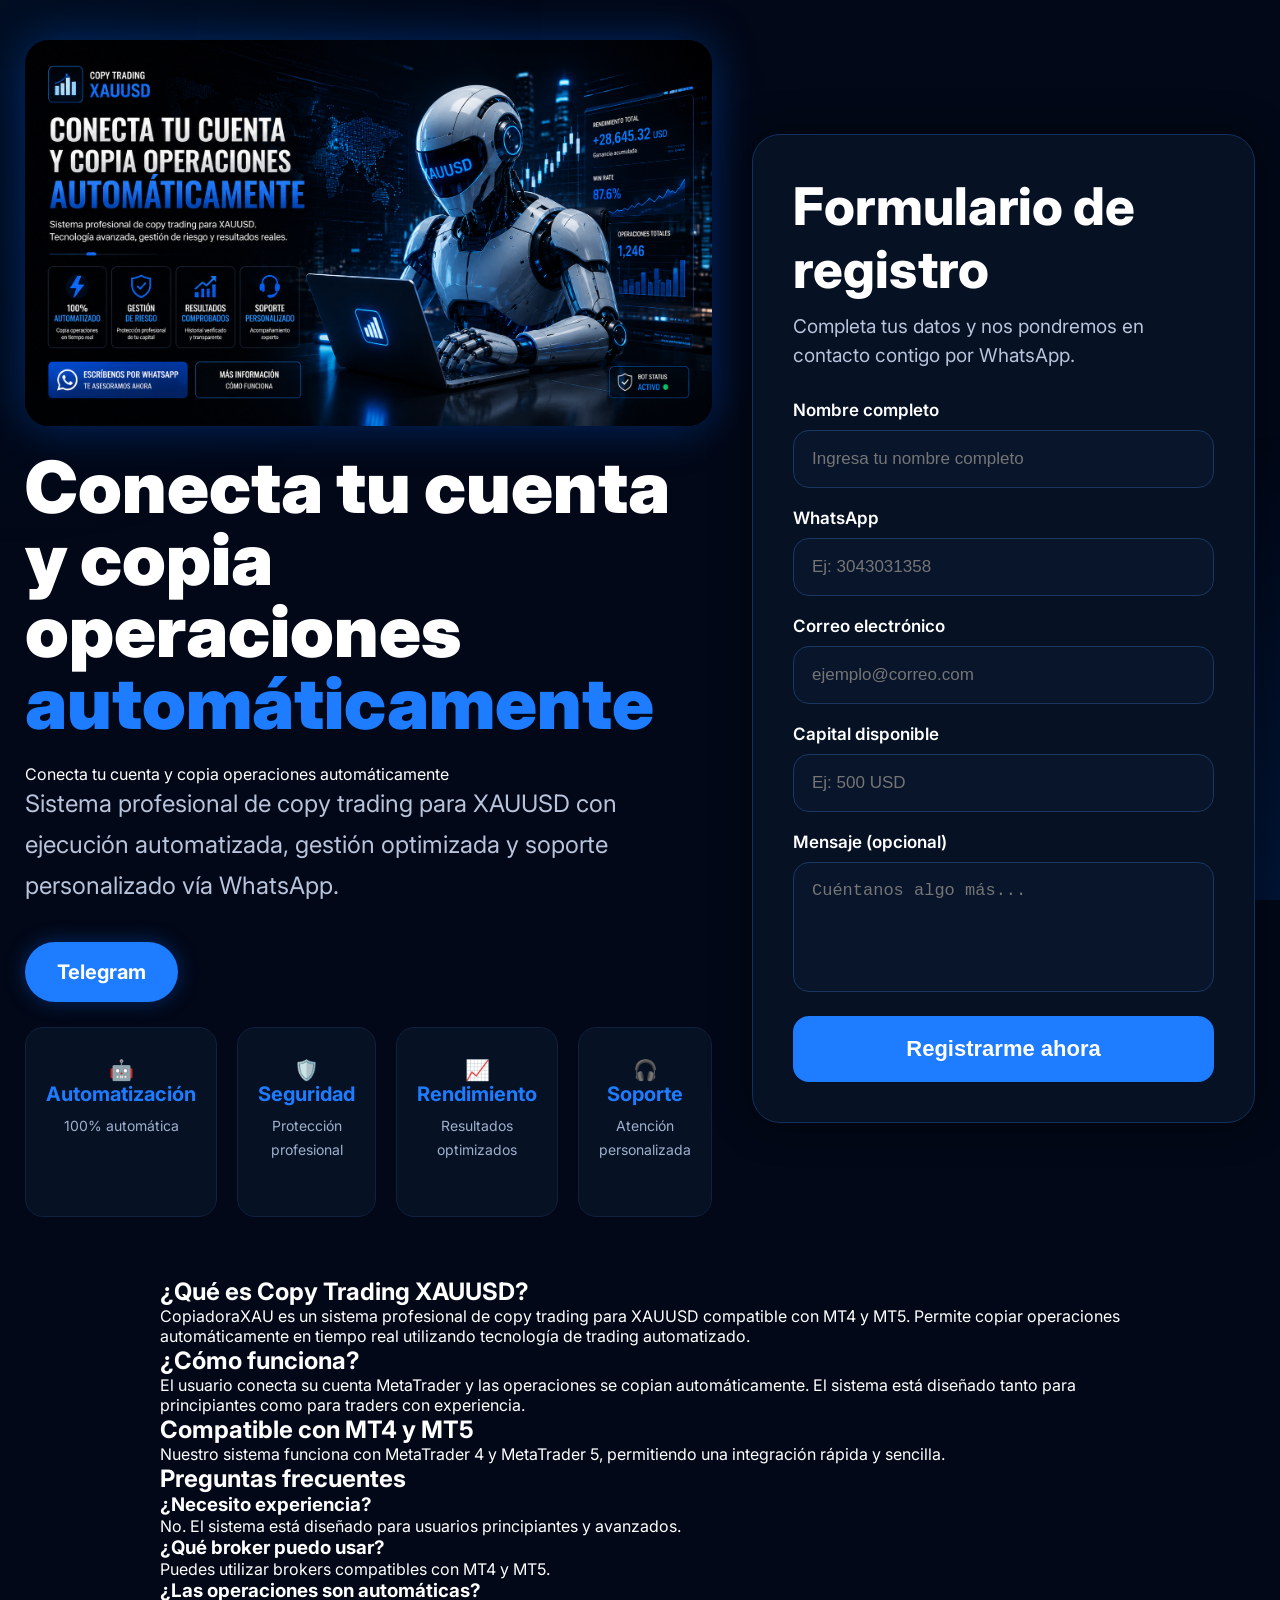
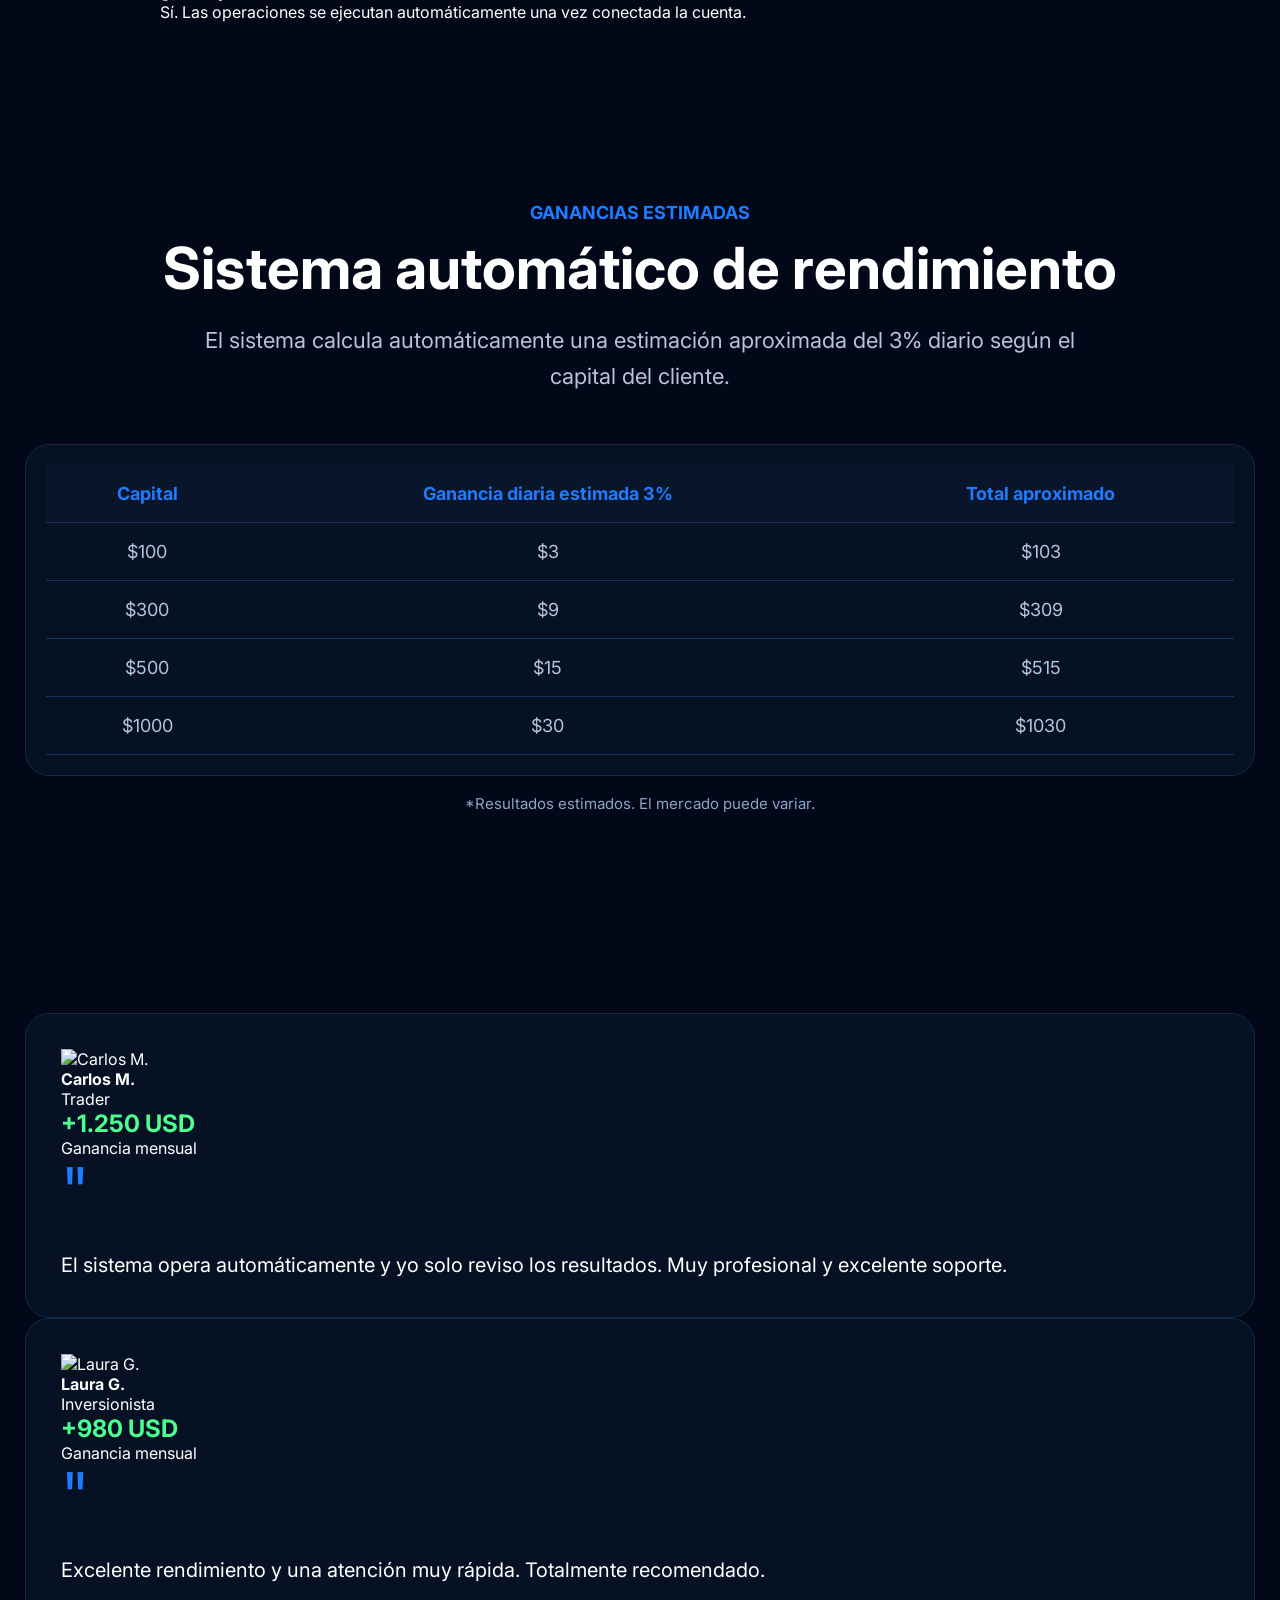
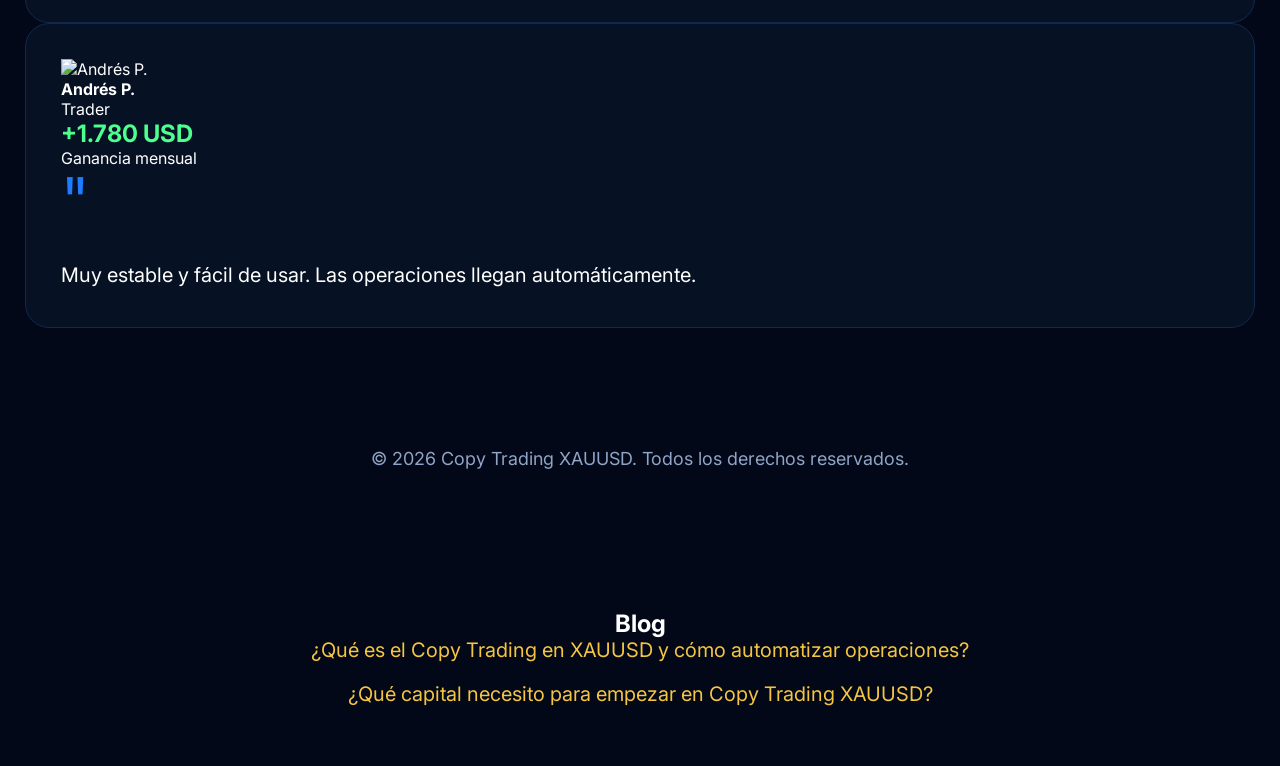
==== commit f89c6909: "Update index.html" ====
--- a/index.html
+++ b/index.html
@@ -787,6 +787,17 @@
 
   </a>
 
+<br><br>
+
+<a href="/capital-minimo-copy-trading-xauusd.html"
+style="color:#f5c542; font-size:20px; text-decoration:none;">
+
+¿Qué capital necesito para empezar en Copy Trading XAUUSD?
+
+</a>
+
+
+  
 </section>
 
 
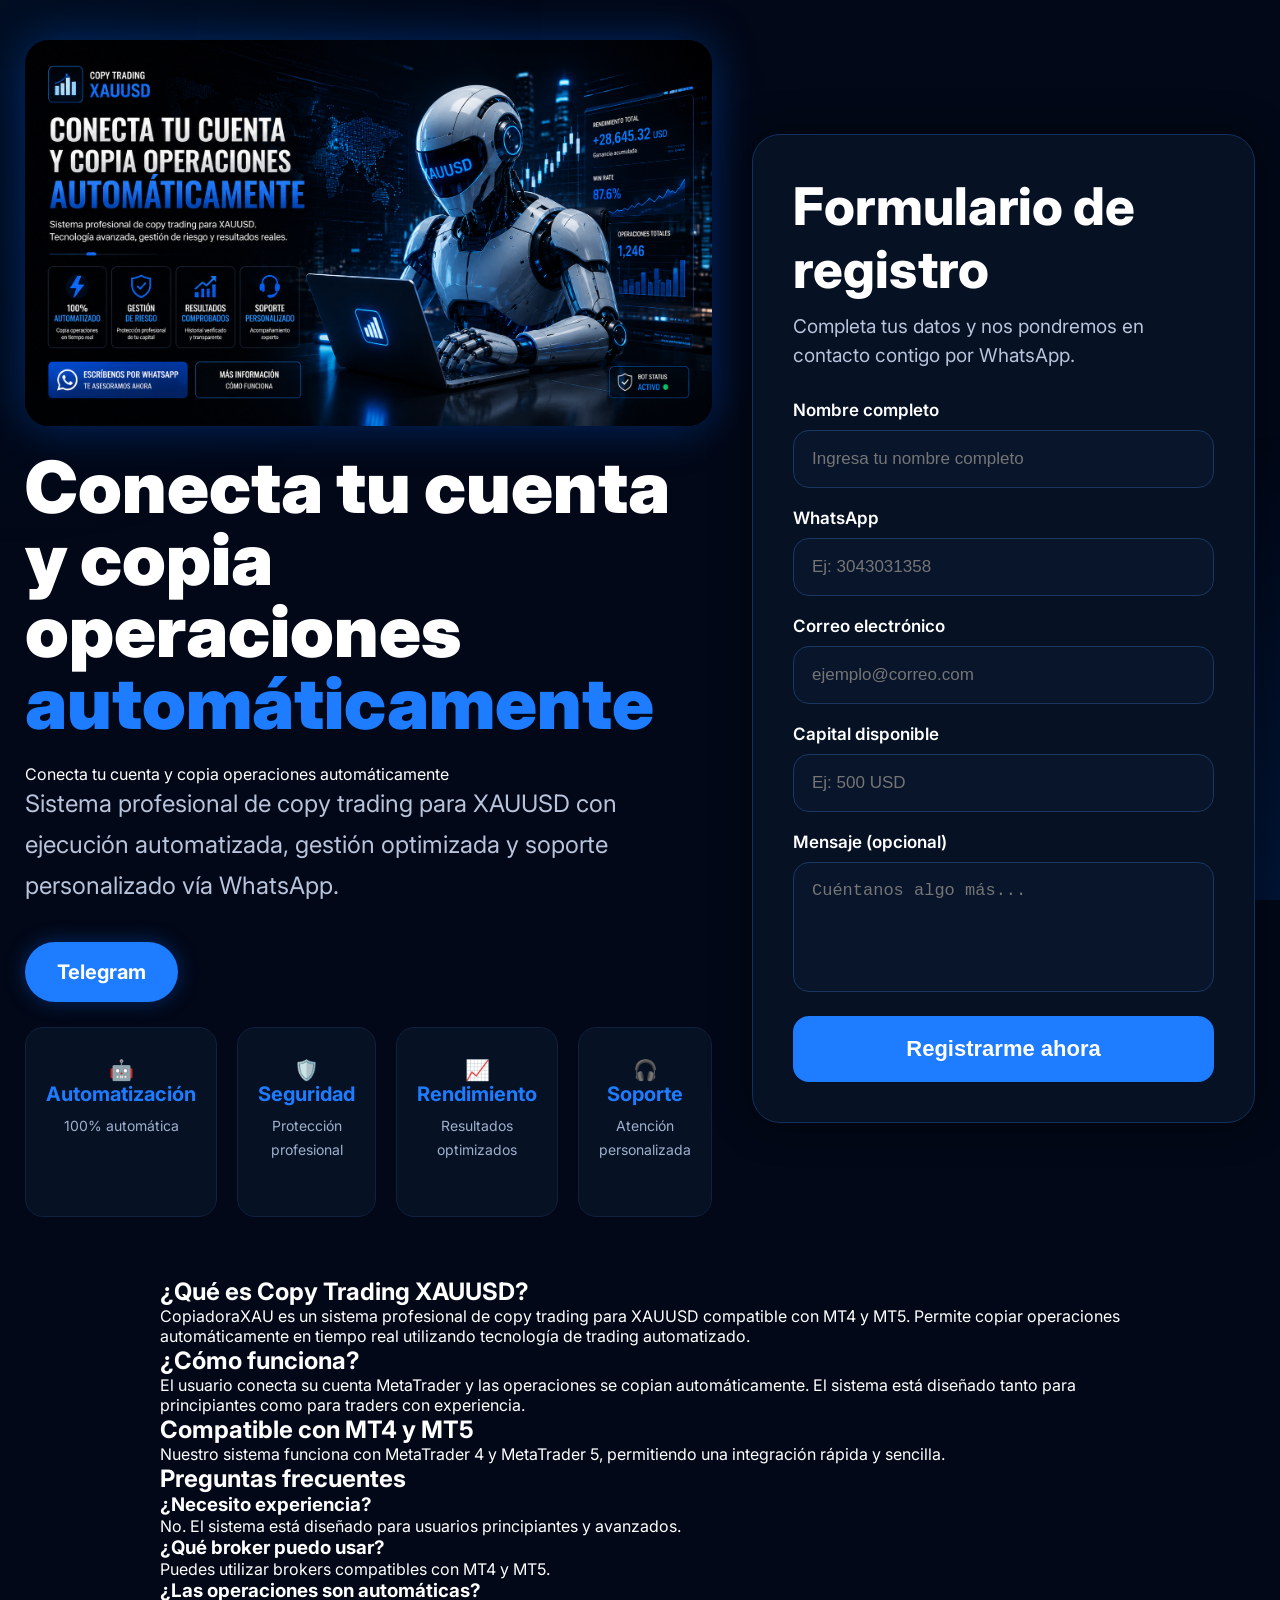
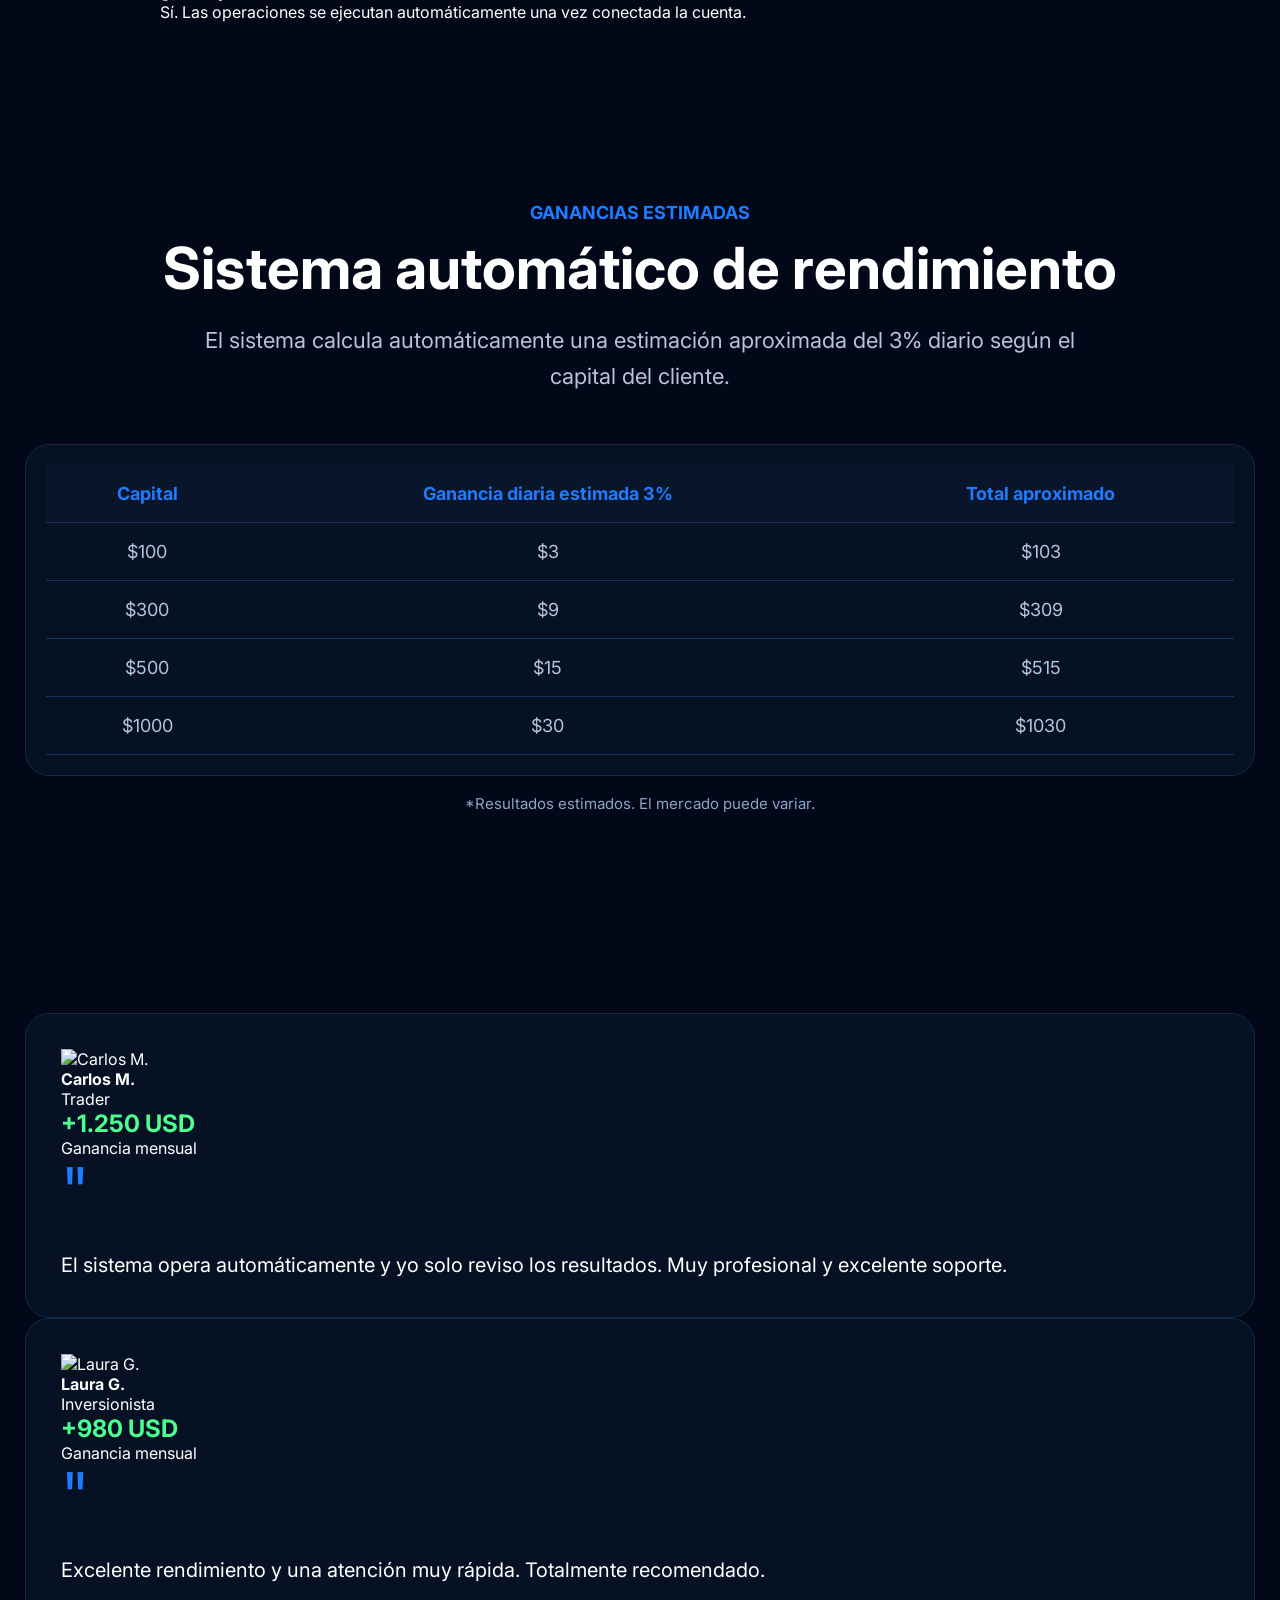
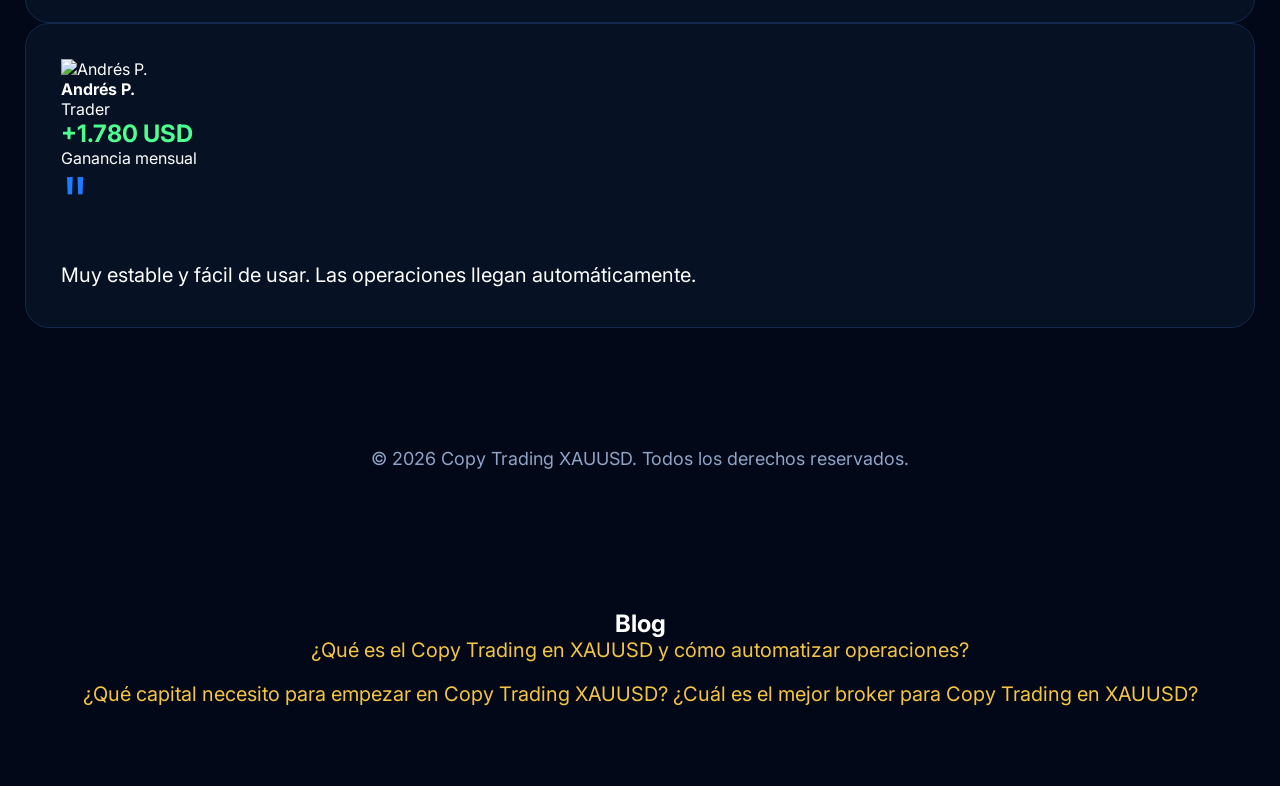
==== commit 60bcdc51: "Update index.html" ====
--- a/index.html
+++ b/index.html
@@ -796,7 +796,12 @@
 
 </a>
 
-
+<a href="/mejor-broker-copy-trading-xauusd.html"
+style="color:#f5c542; font-size:20px; text-decoration:none;">
+¿Cuál es el mejor broker para Copy Trading en XAUUSD?
+</a>
+
+<br><br>
   
 </section>
 
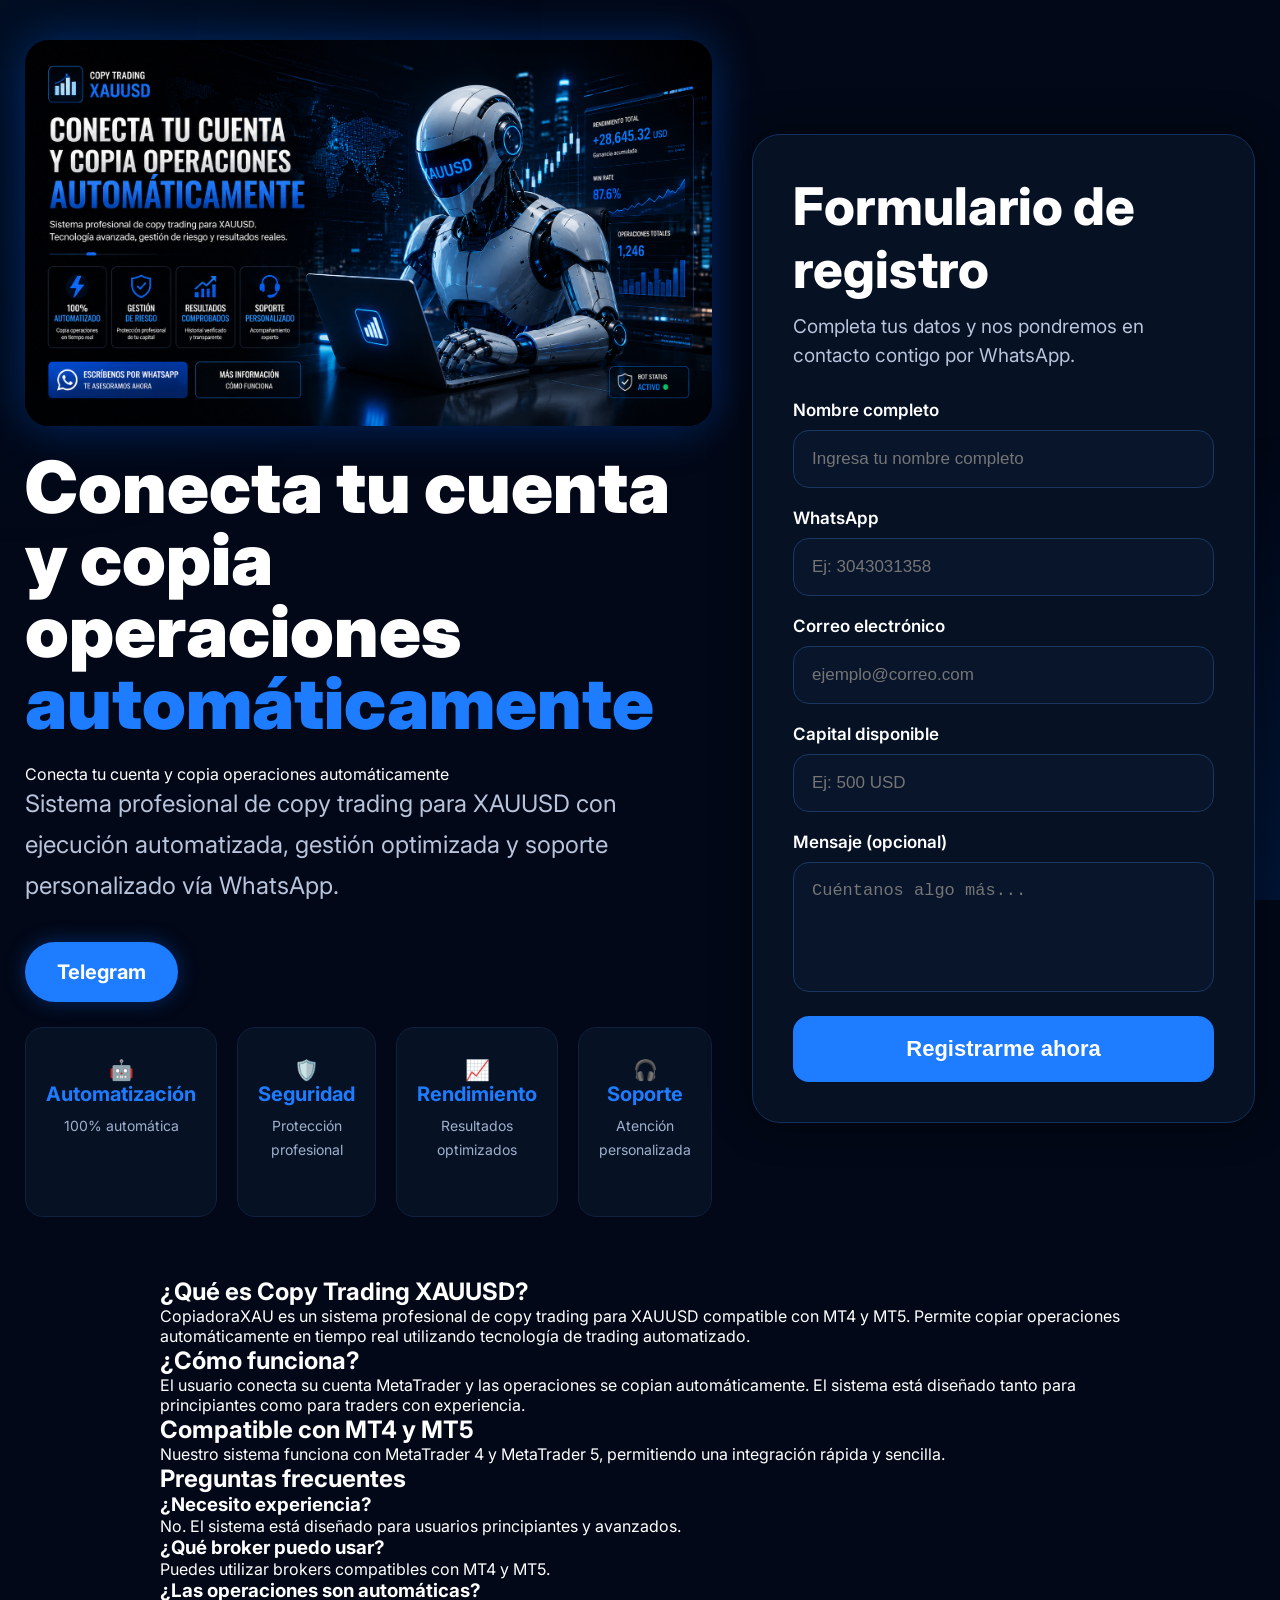
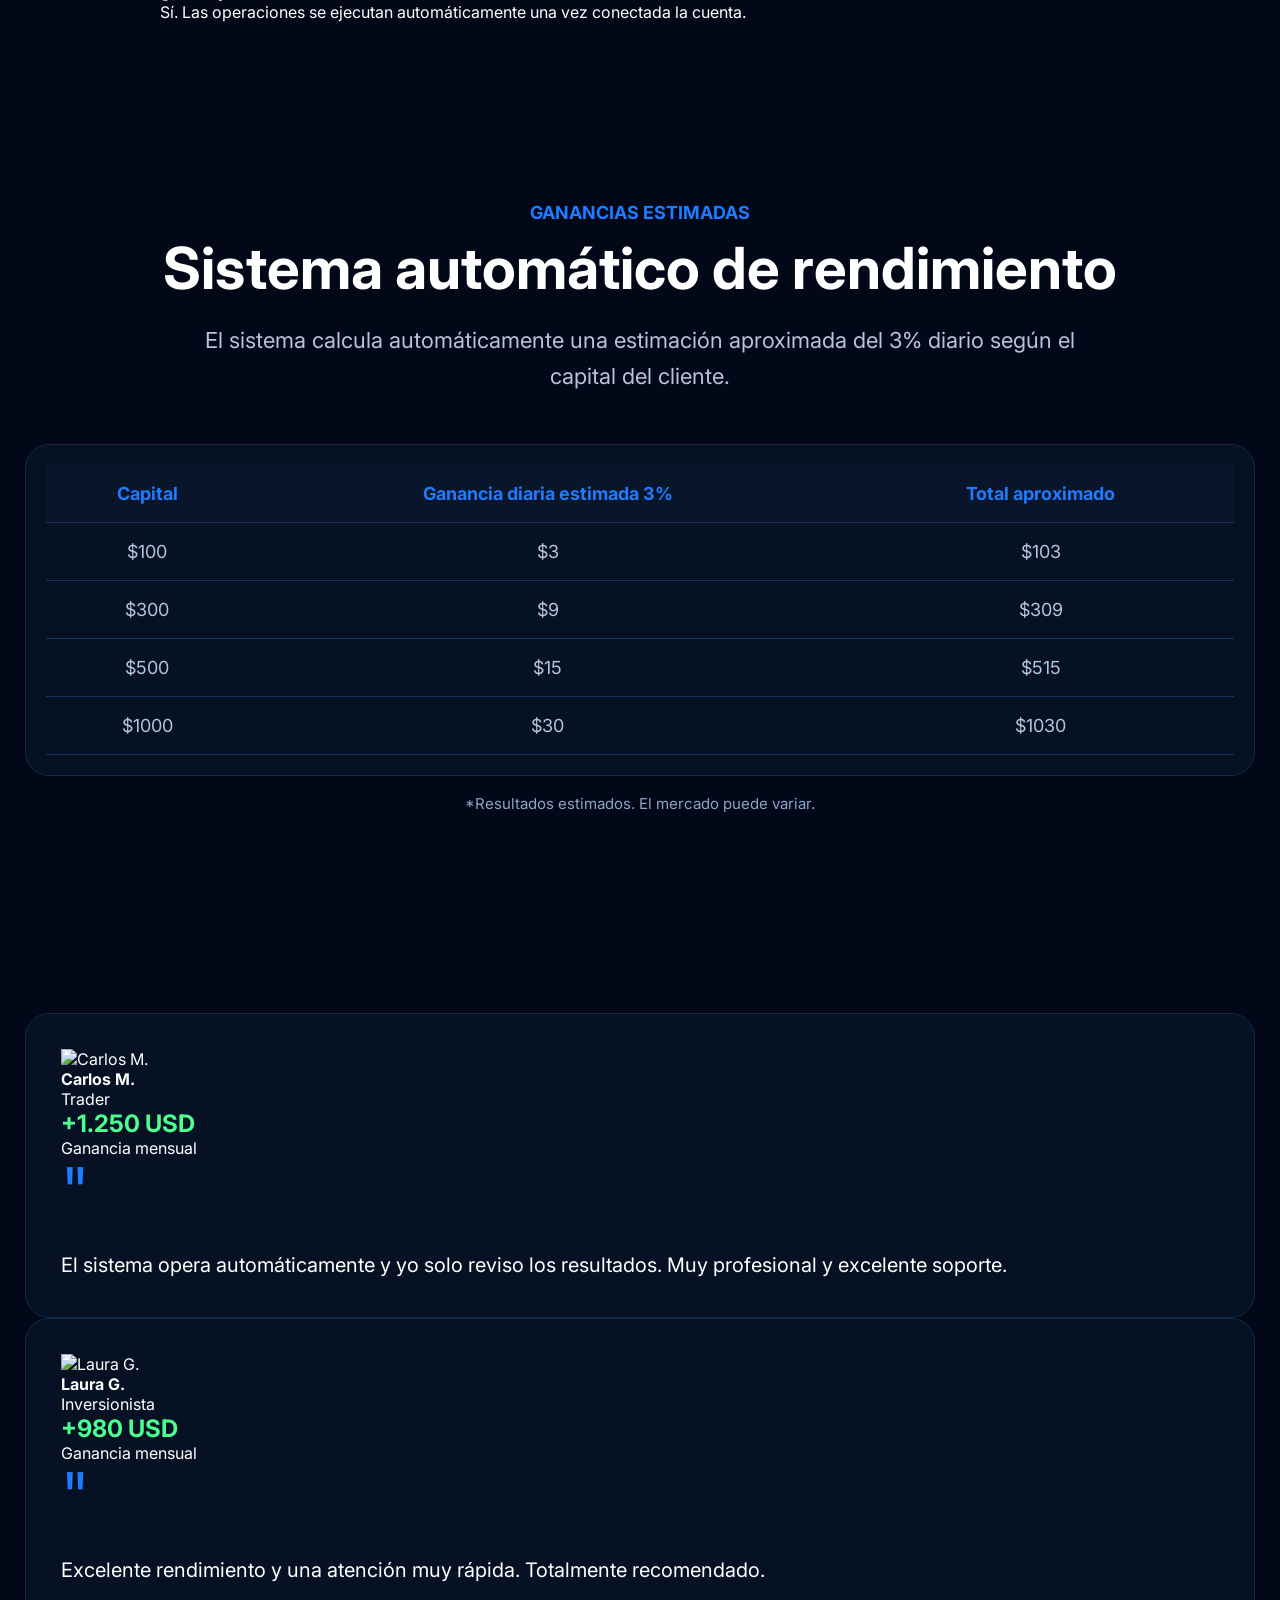
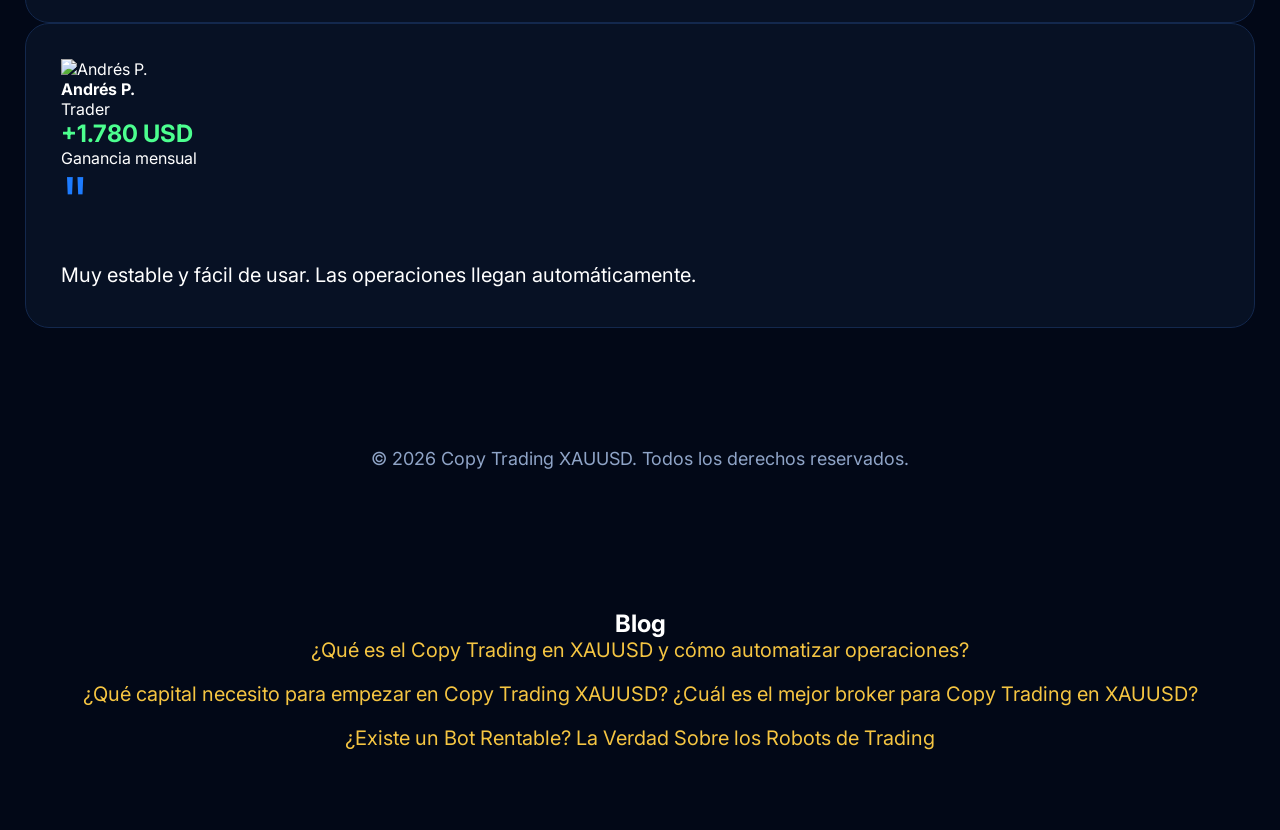
==== commit afd13a4f: "Update index.html" ====
--- a/index.html
+++ b/index.html
@@ -802,7 +802,15 @@
 </a>
 
 <br><br>
-  
+
+<a href="/existe-bot-rentable.html"
+style="color:#f5c542; font-size:20px; text-decoration:none;">
+¿Existe un Bot Rentable? La Verdad Sobre los Robots de Trading
+</a>
+
+<br><br>
+
+
 </section>
 
 
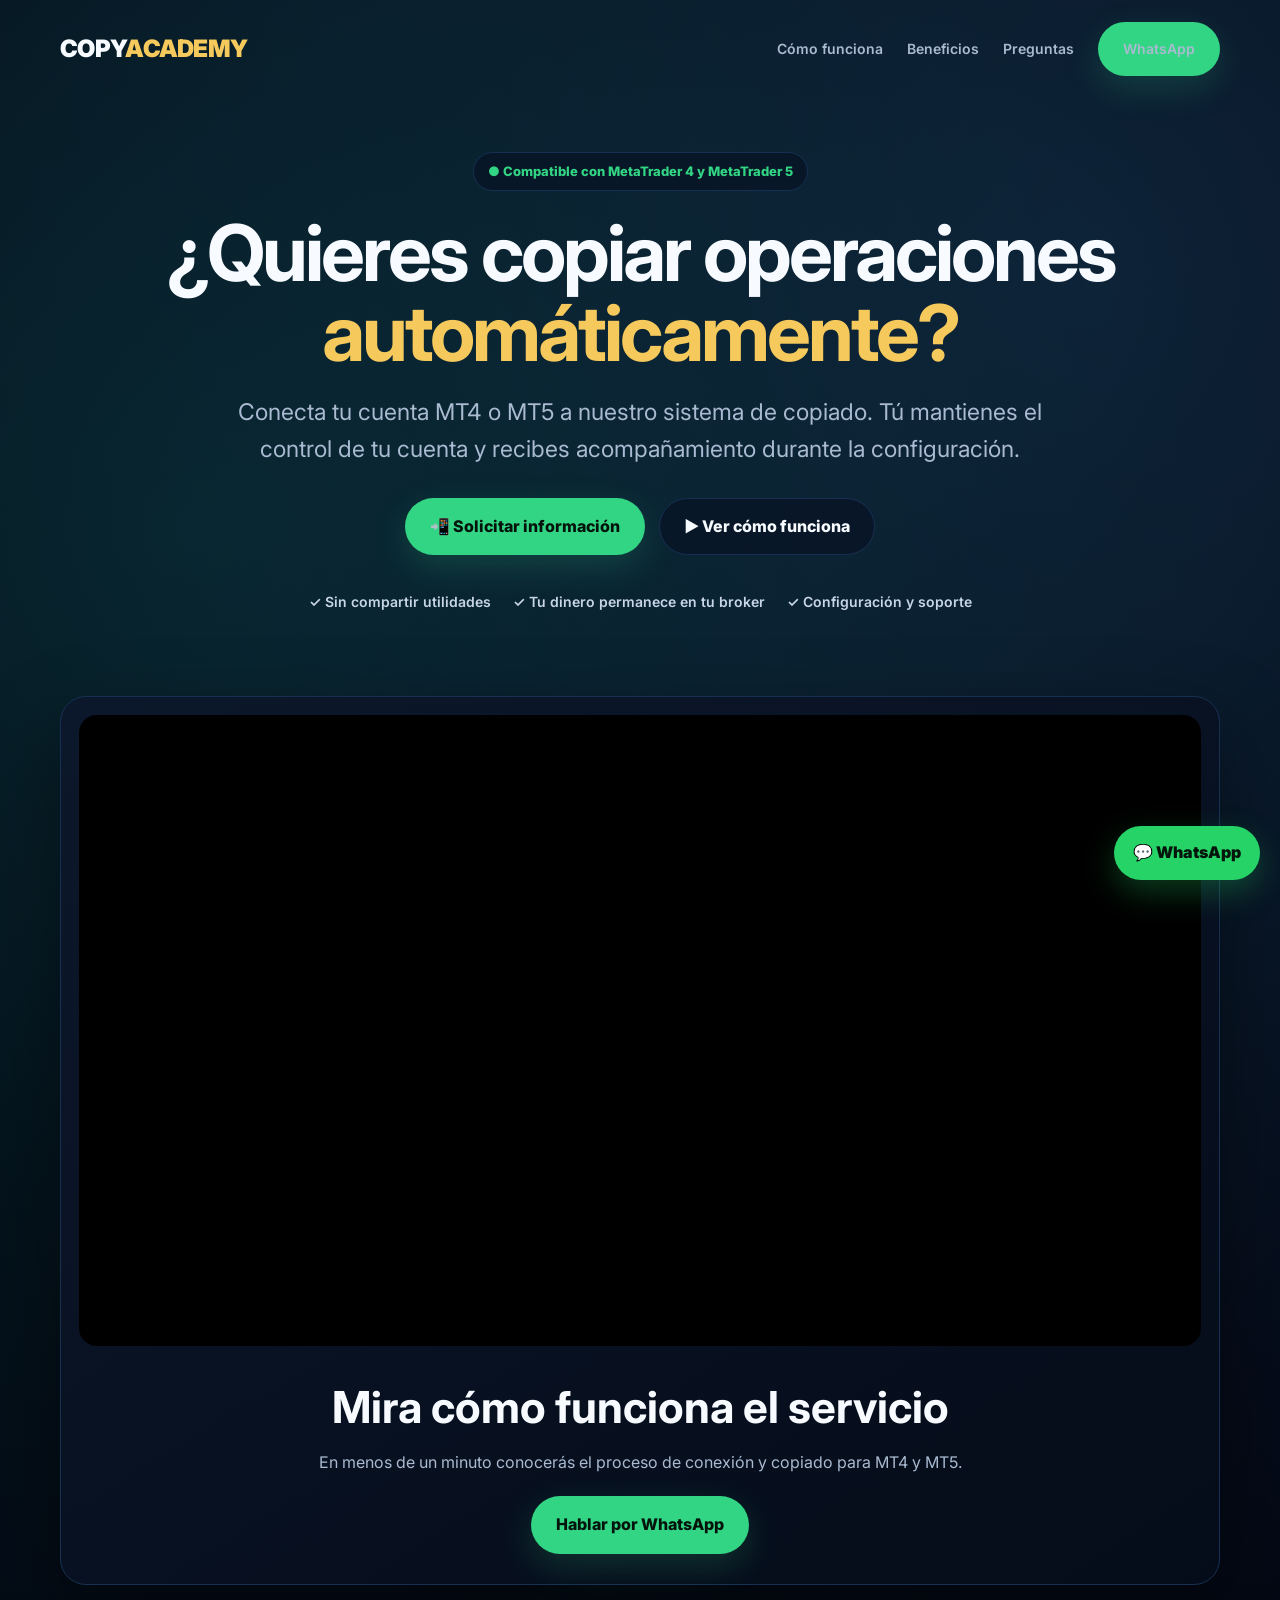
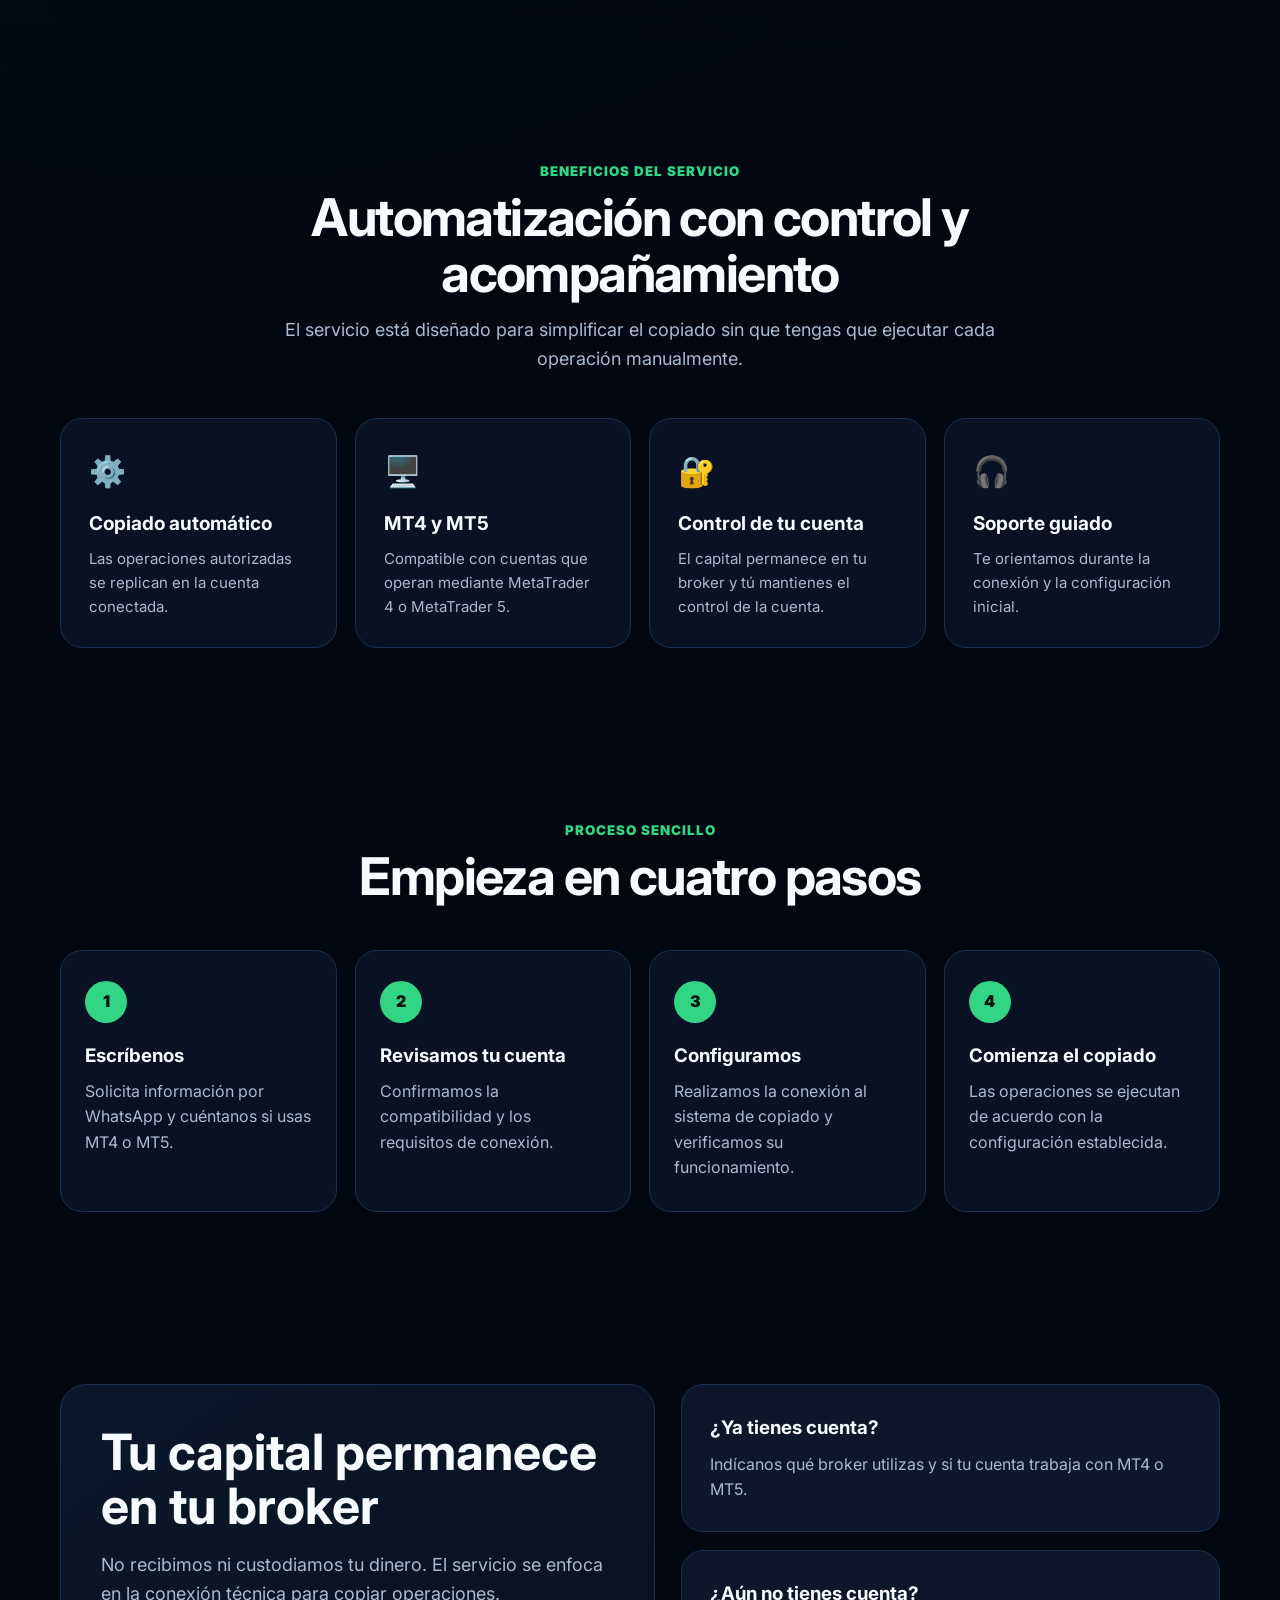
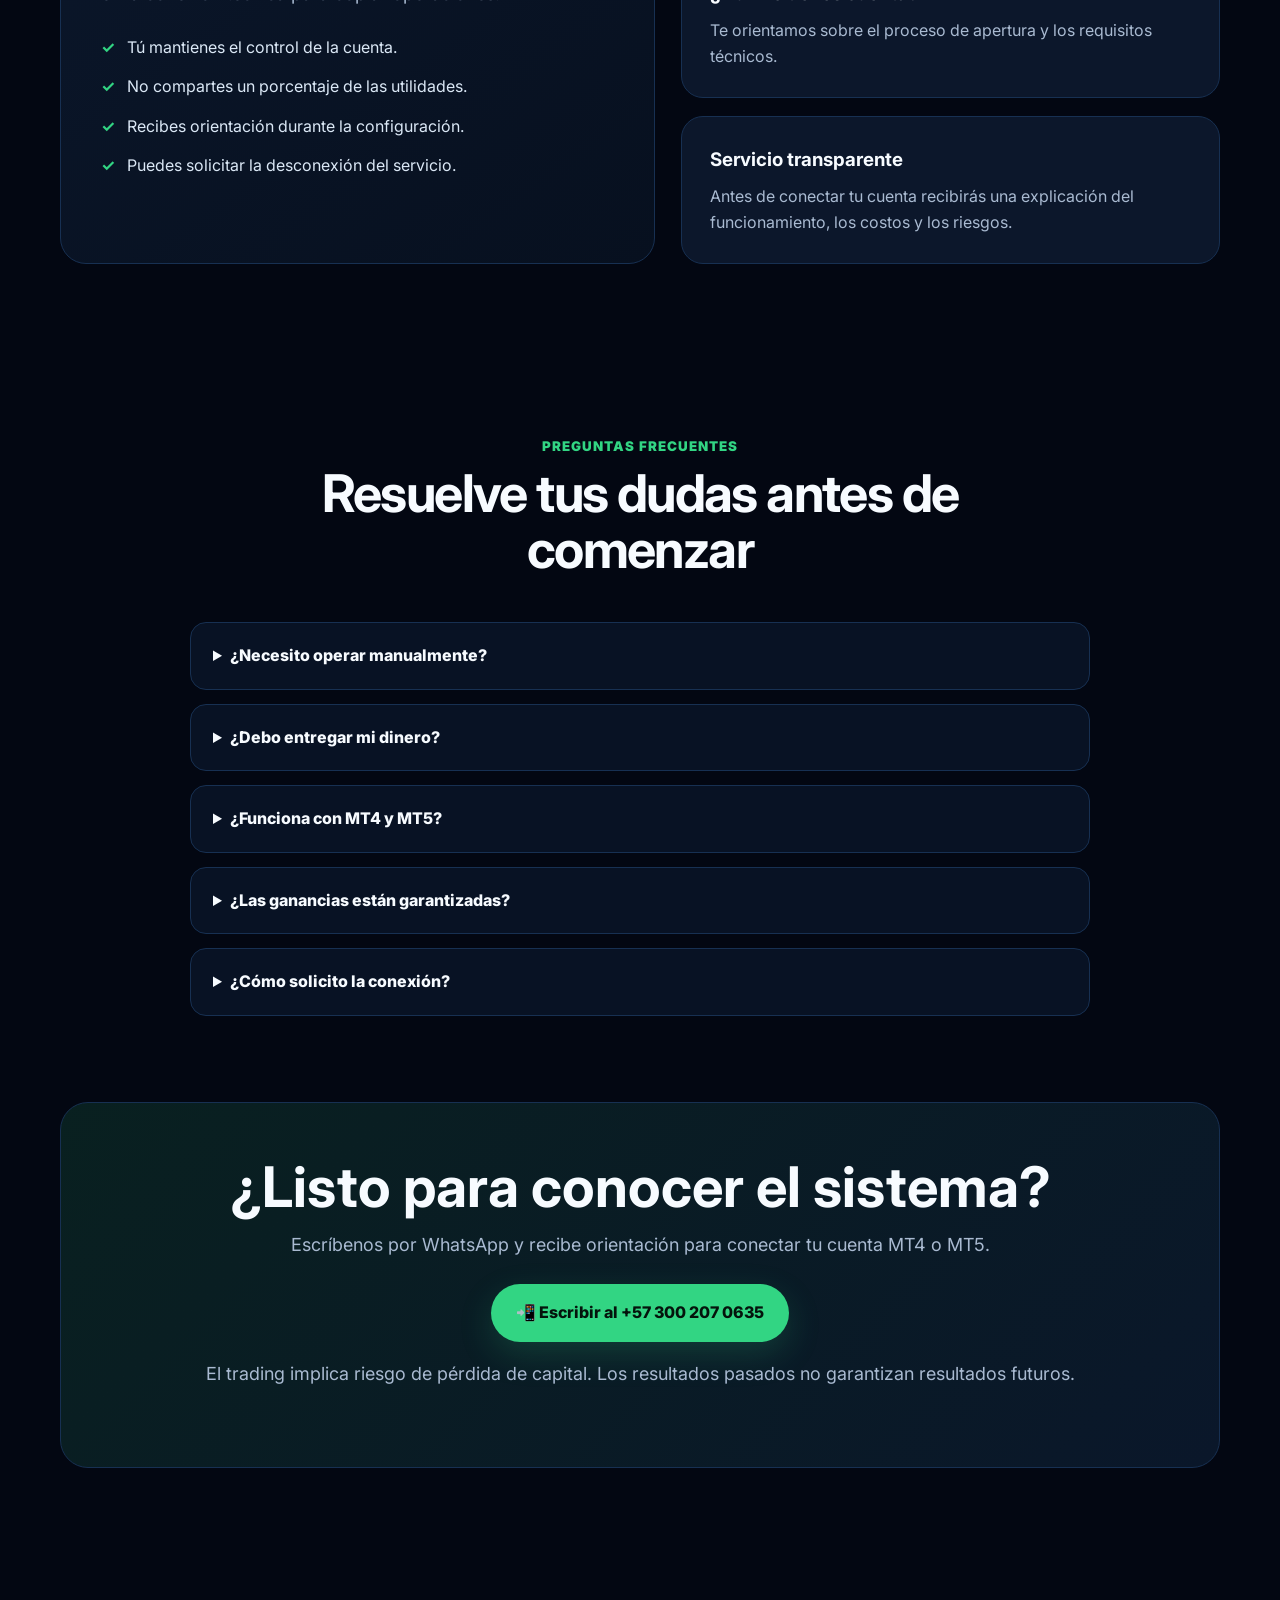
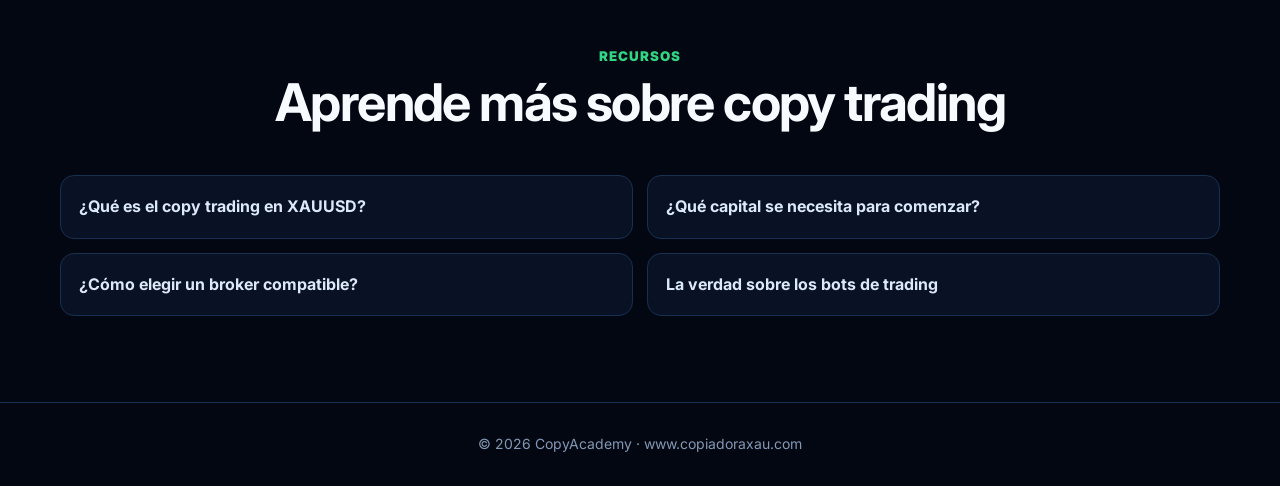
==== commit ad5195a2: "Add files via upload" ====
--- a/index.html
+++ b/index.html
@@ -1,821 +1,245 @@
 <!DOCTYPE html>
 <html lang="es">
 <head>
-<meta charset="UTF-8">
-<meta name="viewport" content="width=device-width, initial-scale=1.0">
-
-<meta name="description" content="Sistema profesional de copy trading para XAUUSD compatible con MT4 y MT5. Bot automatizado para trading de oro con gestión optimizada y soporte personalizado vía WhatsApp y Telegram.">
-
-<meta name="keywords" content="copy trading xauusd, bot de oro, robot trading mt4, robot trading mt5, forex oro, señales xauusd, trading automatizado">
-
-<title>Copy Trading XAUUSD | Bot de Oro Automatizado para MT4 y MT5</title>
-
-
-<link rel="preconnect" href="https://fonts.googleapis.com">
-<link href="https://fonts.googleapis.com/css2?family=Inter:wght@300;400;500;600;700;800;900&display=swap" rel="stylesheet">
-
-<style>
-
-*{
-margin:0;
-padding:0;
-box-sizing:border-box;
-}
-
-html{
-scroll-behavior:smooth;
-}
-
-body{
-font-family:'Inter',sans-serif;
-background:#020817;
-color:white;
-overflow-x:hidden;
-}
-
-body::before{
-content:'';
-position:fixed;
-inset:0;
-background:
-radial-gradient(circle at top left,#002b5533,transparent 35%),
-radial-gradient(circle at bottom right,#0066ff22,transparent 30%);
-z-index:-1;
-pointer-events:none;
-}
-
-.container{
-max-width:1300px;
-margin:auto;
-padding:40px 25px;
-}
-
-.hero{
-display:grid;
-grid-template-columns:1fr 1fr;
-gap:40px;
-align-items:center;
-min-height:100vh;
-}
-
-.hero-image{
-width:100%;
-height:auto;
-aspect-ratio:16/9;
-object-fit:cover;
-border-radius:24px;
-box-shadow:0 0 45px rgba(0,102,255,.35);
-display:block;
-}
-
-.hero h1{
-font-size:72px;
-line-height:1;
-font-weight:900;
-margin-top:25px;
-margin-bottom:25px;
-}
-
-.hero h1 span{
-color:#1d7cff;
-}
-
-.hero p{
-font-size:24px;
-line-height:1.7;
-color:#b7c4db;
-margin-bottom:35px;
-max-width:700px;
-}
-
-.buttons{
-display:flex;
-gap:18px;
-flex-wrap:wrap;
-margin-bottom:40px;
-}
-
-.btn{
-padding:18px 32px;
-border-radius:60px;
-font-size:20px;
-font-weight:700;
-text-decoration:none;
-transition:.3s;
-display:inline-flex;
-align-items:center;
-justify-content:center;
-}
-
-.btn-primary{
-background:#1d7cff;
-color:white;
-box-shadow:0 0 20px rgba(0,102,255,.35);
-}
-
-.btn-primary:hover{
-transform:translateY(-3px);
-}
-
-.btn-outline{
-border:2px solid #1d7cff;
-color:white;
-}
-
-.btn-outline:hover{
-background:#1d7cff;
-color:white;
-}
-
-.features{
-display:grid;
-grid-template-columns:repeat(4,1fr);
-gap:20px;
-margin-top:25px;
-}
-
-.feature{
-text-align:center;
-padding:20px;
-background:#071124;
-border-radius:18px;
-border:1px solid #11203d;
-}
-
-.feature h4{
-margin-top:10px;
-font-size:20px;
-color:#1d7cff;
-}
-
-.feature p{
-font-size:14px;
-margin-top:8px;
-color:#9fb0cc;
-}
-
-.form-box{
-background:#071124;
-border-radius:28px;
-padding:40px;
-border:1px solid #13315e;
-box-shadow:0 0 40px rgba(0,0,0,.45);
-}
-
-.form-box h2{
-font-size:52px;
-margin-bottom:12px;
-font-weight:800;
-}
-
-.form-box p{
-color:#b7c4db;
-font-size:19px;
-margin-bottom:30px;
-line-height:1.5;
-}
-
-.form-group{
-margin-bottom:20px;
-}
-
-.form-group label{
-display:block;
-margin-bottom:10px;
-font-weight:600;
-font-size:17px;
-}
-
-.form-group input,
-.form-group textarea{
-width:100%;
-padding:18px;
-background:#08152b;
-border:1px solid #1a3661;
-border-radius:16px;
-color:white;
-font-size:17px;
-outline:none;
-}
-
-.form-group textarea{
-min-height:130px;
-resize:none;
-}
-
-.submit-btn{
-width:100%;
-padding:20px;
-border:none;
-border-radius:16px;
-background:#1d7cff;
-color:white;
-font-size:22px;
-font-weight:700;
-cursor:pointer;
-transition:.3s;
-}
-
-.submit-btn:hover{
-transform:translateY(-3px);
-}
-
-.profits{
-padding:120px 0 80px;
-}
-
-.profits small,
-.testimonials small{
-display:block;
-text-align:center;
-color:#1d7cff;
-font-size:18px;
-margin-bottom:10px;
-font-weight:700;
-}
-
-.profits h2,
-.testimonials h2{
-text-align:center;
-font-size:58px;
-margin-bottom:20px;
-}
-
-.profits p,
-.testimonials p.section-lead{
-text-align:center;
-color:#b7c4db;
-font-size:22px;
-max-width:900px;
-margin:auto;
-line-height:1.6;
-}
-
-.profits-table-wrap{
-margin-top:50px;
-overflow-x:auto;
-background:#071124;
-border:1px solid #13284d;
-border-radius:24px;
-padding:20px;
-}
-
-.profits-table{
-width:100%;
-border-collapse:collapse;
-min-width:700px;
-}
-
-.profits-table th,
-.profits-table td{
-padding:18px;
-text-align:center;
-border-bottom:1px solid #18335e;
-font-size:18px;
-}
-
-.profits-table th{
-background:#08152b;
-color:#1d7cff;
-}
-
-.profits-table td{
-color:#b7c4db;
-}
-
-.profits-note{
-margin-top:18px;
-text-align:center;
-color:#8ea4c9;
-font-size:15px;
-}
-
-.testimonials{
-padding:120px 0 80px;
-}
-
-.cards{
-display:grid;
-grid-template-columns:repeat(3,1fr);
-gap:30px;
-margin-top:60px;
-}
-
-.card{
-background:#071124;
-padding:35px;
-border-radius:24px;
-border:1px solid #13284d;
-}
-
-.quote{
-font-size:70px;
-color:#1d7cff;
-line-height:1;
-}
-
-.card p{
-text-align:left;
-margin-top:20px;
-font-size:20px;
-line-height:1.7;
-}
-
-.stars{
-margin-top:20px;
-color:#1d7cff;
-font-size:22px;
-}
-
-.user{
-display:flex;
-align-items:center;
-justify-content:space-between;
-margin-top:30px;
-padding-top:20px;
-border-top:1px solid #18335e;
-gap:20px;
-}
-
-.user-left{
-display:flex;
-align-items:center;
-gap:15px;
-}
-
-.user img{
-width:60px;
-height:60px;
-border-radius:50%;
-object-fit:cover;
-}
-
-.user h4{
-font-size:20px;
-}
-
-.user span{
-color:#8ea4c9;
-font-size:15px;
-}
-
-.profit{
-color:#4cff8f;
-font-weight:700;
-font-size:24px;
-}
-
-.footer{
-text-align:center;
-padding:40px 0;
-color:#8fa4c7;
-font-size:18px;
-}
-
-.whatsapp-float{
-position:fixed;
-right:20px;
-bottom:20px;
-background:#25D366;
-color:white;
-padding:18px 28px;
-border-radius:60px;
-font-weight:700;
-font-size:22px;
-text-decoration:none;
-z-index:999;
-box-shadow:0 0 25px rgba(37,211,102,.35);
-}
-
-
-@media(max-width:1100px){
-
-.hero{
-grid-template-columns:1fr;
-}
-
-.cards{
-grid-template-columns:1fr;
-}
-
-.features{
-grid-template-columns:1fr 1fr;
-}
-
-.hero h1{
-font-size:52px;
-}
-
-.form-box h2,
-.profits h2,
-.testimonials h2{
-font-size:42px;
-}
-
-}
-
-@media(max-width:700px){
-
-.features{
-grid-template-columns:1fr;
-}
-
-.hero h1{
-font-size:42px;
-}
-
-.hero p{
-font-size:18px;
-}
-
-.form-box{
-padding:25px;
-}
-
-.form-box h2,
-.profits h2,
-.testimonials h2{
-font-size:34px;
-}
-
-.profits p,
-.testimonials p.section-lead{
-font-size:18px;
-}
-
-}
-
-</style>
+  <meta charset="UTF-8">
+  <meta name="viewport" content="width=device-width, initial-scale=1.0">
+  <meta name="description" content="Servicio de copiado automático de operaciones compatible con MT4 y MT5. Configuración guiada, soporte y control permanente de tu cuenta.">
+  <meta name="keywords" content="copy trading, MT4, MT5, XAUUSD, copiado automático, trading automatizado">
+  <title>CopyAcademy | Copiado automático para MT4 y MT5</title>
+  <link rel="preconnect" href="https://fonts.googleapis.com">
+  <link rel="preconnect" href="https://fonts.gstatic.com" crossorigin>
+  <link href="https://fonts.googleapis.com/css2?family=Inter:wght@400;500;600;700;800;900&display=swap" rel="stylesheet">
+  <style>
+    :root{
+      --bg:#030712;
+      --panel:#081224;
+      --panel-2:#0c172b;
+      --line:#173052;
+      --text:#f7fbff;
+      --muted:#a9bad1;
+      --green:#32d583;
+      --green-2:#20b86c;
+      --gold:#f6c95c;
+      --blue:#49a3ff;
+    }
+    *{box-sizing:border-box;margin:0;padding:0}
+    html{scroll-behavior:smooth}
+    body{
+      font-family:'Inter',sans-serif;
+      color:var(--text);
+      background:
+        radial-gradient(circle at 15% 10%,rgba(20,184,166,.14),transparent 27%),
+        radial-gradient(circle at 85% 5%,rgba(73,163,255,.14),transparent 28%),
+        var(--bg);
+      line-height:1.6;
+    }
+    a{color:inherit}
+    .container{width:min(1160px,calc(100% - 36px));margin:auto}
+    .topbar{
+      display:flex;align-items:center;justify-content:space-between;
+      padding:22px 0;gap:20px
+    }
+    .brand{font-weight:900;font-size:24px;letter-spacing:-.7px;text-decoration:none}
+    .brand span{color:var(--gold)}
+    .nav{display:flex;gap:24px;align-items:center}
+    .nav a{text-decoration:none;color:var(--muted);font-weight:600;font-size:14px}
+    .nav a:hover{color:#fff}
+    .btn{
+      display:inline-flex;align-items:center;justify-content:center;gap:9px;
+      padding:15px 24px;border-radius:999px;text-decoration:none;font-weight:800;
+      transition:.2s ease;border:1px solid transparent
+    }
+    .btn:hover{transform:translateY(-2px)}
+    .btn-primary{background:var(--green);color:#04140c;box-shadow:0 12px 34px rgba(50,213,131,.18)}
+    .btn-outline{border-color:var(--line);background:rgba(8,18,36,.7)}
+    .hero{padding:54px 0 82px;text-align:center}
+    .eyebrow{
+      display:inline-flex;align-items:center;gap:8px;padding:8px 14px;border:1px solid var(--line);
+      border-radius:999px;background:rgba(8,18,36,.72);color:var(--green);font-size:13px;font-weight:800
+    }
+    h1{font-size:clamp(42px,7vw,78px);line-height:1.02;letter-spacing:-3px;max-width:980px;margin:22px auto}
+    h1 span{color:var(--gold)}
+    .hero-lead{font-size:clamp(18px,2vw,23px);color:var(--muted);max-width:820px;margin:0 auto 30px}
+    .hero-actions{display:flex;justify-content:center;gap:14px;flex-wrap:wrap;margin-bottom:36px}
+    .trust-row{display:flex;justify-content:center;gap:22px;flex-wrap:wrap;color:#c7d5e8;font-size:14px;font-weight:600}
+    .video-section{padding:0 0 90px}
+    .video-card{
+      background:linear-gradient(145deg,rgba(12,23,43,.95),rgba(5,12,25,.98));
+      border:1px solid var(--line);border-radius:26px;padding:18px;
+      box-shadow:0 30px 80px rgba(0,0,0,.42)
+    }
+    .video-wrap{position:relative;padding-top:56.25%;overflow:hidden;border-radius:18px;background:#000}
+    .video-wrap iframe{position:absolute;inset:0;width:100%;height:100%;border:0}
+    .video-copy{text-align:center;padding:26px 12px 12px}
+    .video-copy h2{font-size:clamp(28px,4vw,44px);margin-bottom:8px}
+    .video-copy p{color:var(--muted);margin-bottom:20px}
+    section{padding:86px 0}
+    .section-head{text-align:center;max-width:780px;margin:0 auto 44px}
+    .section-head small{display:block;color:var(--green);font-weight:900;letter-spacing:1px;margin-bottom:8px}
+    .section-head h2{font-size:clamp(32px,5vw,52px);line-height:1.08;letter-spacing:-1.6px;margin-bottom:14px}
+    .section-head p{color:var(--muted);font-size:18px}
+    .grid{display:grid;grid-template-columns:repeat(4,1fr);gap:18px}
+    .card{background:var(--panel);border:1px solid var(--line);border-radius:22px;padding:28px}
+    .card .icon{font-size:30px;margin-bottom:14px}
+    .card h3{font-size:19px;margin-bottom:8px}
+    .card p{color:var(--muted);font-size:15px}
+    .steps{display:grid;grid-template-columns:repeat(4,1fr);gap:18px;counter-reset:step}
+    .step{position:relative;background:var(--panel);border:1px solid var(--line);border-radius:22px;padding:30px 24px}
+    .step::before{counter-increment:step;content:counter(step);display:grid;place-items:center;width:42px;height:42px;border-radius:50%;background:var(--green);color:#03150b;font-weight:900;margin-bottom:18px}
+    .step h3{margin-bottom:8px}.step p{color:var(--muted)}
+    .safety{display:grid;grid-template-columns:1.05fr .95fr;gap:26px;align-items:stretch}
+    .safety-main{background:linear-gradient(145deg,#0b172b,#07101f);border:1px solid var(--line);border-radius:26px;padding:40px}
+    .safety-main h2{font-size:clamp(32px,5vw,50px);line-height:1.08;margin-bottom:18px}
+    .safety-main p{color:var(--muted);font-size:18px}
+    .checks{display:grid;gap:14px;margin-top:26px}
+    .check{display:flex;gap:12px;align-items:flex-start;color:#dbe8f6}
+    .check b{color:var(--green)}
+    .safety-side{display:grid;gap:18px}
+    .price-note{background:var(--panel-2);border:1px solid var(--line);border-radius:22px;padding:28px}
+    .price-note h3{margin-bottom:9px}.price-note p{color:var(--muted)}
+    .faq{max-width:900px;margin:auto;display:grid;gap:14px}
+    details{background:var(--panel);border:1px solid var(--line);border-radius:16px;padding:20px 22px}
+    summary{cursor:pointer;font-weight:800}
+    details p{color:var(--muted);padding-top:12px}
+    .cta{padding:0 0 92px}
+    .cta-box{text-align:center;background:linear-gradient(135deg,rgba(50,213,131,.12),rgba(73,163,255,.1));border:1px solid var(--line);border-radius:28px;padding:54px 24px}
+    .cta-box h2{font-size:clamp(34px,5vw,56px);line-height:1.08;margin-bottom:14px}
+    .cta-box p{color:var(--muted);font-size:18px;margin-bottom:24px}
+    .blog-links{display:grid;grid-template-columns:repeat(2,1fr);gap:14px}
+    .blog-links a{background:var(--panel);border:1px solid var(--line);padding:18px;border-radius:14px;text-decoration:none;color:#dce9f8;font-weight:700}
+    footer{border-top:1px solid var(--line);padding:30px 0;color:#8398b4;text-align:center;font-size:14px}
+    .whatsapp-float{position:fixed;right:20px;bottom:20px;z-index:50;background:#25D366;color:#04150c;text-decoration:none;font-weight:900;padding:14px 19px;border-radius:999px;box-shadow:0 12px 32px rgba(37,211,102,.28)}
+    .risk{font-size:13px;color:#7f94b0;margin-top:18px}
+    @media(max-width:920px){
+      .nav{display:none}.grid,.steps{grid-template-columns:repeat(2,1fr)}.safety{grid-template-columns:1fr}.blog-links{grid-template-columns:1fr}
+    }
+    @media(max-width:620px){
+      .container{width:min(100% - 24px,1160px)}.hero{padding-top:34px}h1{letter-spacing:-1.8px}.grid,.steps{grid-template-columns:1fr}.btn{width:100%}.hero-actions{display:grid}.video-card{padding:10px;border-radius:18px}.video-wrap{border-radius:12px}.safety-main{padding:28px}.whatsapp-float{right:12px;bottom:12px;font-size:13px}
+    }
+  </style>
 </head>
-
 <body>
-
-<div class="container">
-<section class="hero">
-
-<div>
-
-<img
-class="hero-image"
-src="botxausd.png"
-alt="Bot XAUUSD"
->
-
-<h1>
-Conecta tu cuenta y copia operaciones
-<span>automáticamente</span>
-</h1>
-
-Conecta tu cuenta y copia operaciones
-<span>automáticamente</span>
-</h1>
-
-<p>
-Sistema profesional de copy trading para XAUUSD con ejecución automatizada,
-gestión optimizada y soporte personalizado vía WhatsApp.
-</p>
-
-
-<a href="https://t.me/copytradinw" class="btn btn-primary" target="_blank">
-  Telegram
-</a>
-
-<div class="features">
-
-<div class="feature">
-<h4>🤖 Automatización</h4>
-<p>100% automática</p>
-</div>
-
-<div class="feature">
-<h4>🛡️ Seguridad</h4>
-<p>Protección profesional</p>
-</div>
-
-<div class="feature">
-<h4>📈 Rendimiento</h4>
-<p>Resultados optimizados</p>
-</div>
-
-<div class="feature">
-<h4>🎧 Soporte</h4>
-<p>Atención personalizada</p>
-</div>
-
-</div>
-
-</div>
-
-<div class="form-box" id="registro">
-
-<h2>Formulario de registro</h2>
-
-<p>
-Completa tus datos y nos pondremos en contacto contigo por WhatsApp.
-</p>
-
-<form id="registroForm">
-
-<div class="form-group">
-<label>Nombre completo</label>
-<input type="text" id="nombre" placeholder="Ingresa tu nombre completo" required>
-</div>
-
-
-<div class="form-group">
-<label>WhatsApp</label>
-<input type="text" id="whatsapp" placeholder="Ej: 3043031358" required>
-</div>
-
-<div class="form-group">
-<label>Correo electrónico</label>
-<input type="email" id="email" placeholder="ejemplo@correo.com" required>
-</div>
-
-<div class="form-group">
-<label>Capital disponible</label>
-<input type="text" id="capital" placeholder="Ej: 500 USD" required>
-</div>
-
-<div class="form-group">
-<label>Mensaje (opcional)</label>
-<textarea id="mensaje" placeholder="Cuéntanos algo más..."></textarea>
-</div>
-
-<button class="submit-btn" type="submit">
-Registrarme ahora
-</button>
-
-</form>
-
-</div>
-
-</section>
-<section style="padding:60px 20px; max-width:1000px; margin:auto; color:white;">
-
-<h2>¿Qué es Copy Trading XAUUSD?</h2>
-
-<p>
-CopiadoraXAU es un sistema profesional de copy trading para XAUUSD compatible con MT4 y MT5.
-Permite copiar operaciones automáticamente en tiempo real utilizando tecnología de trading automatizado.
-</p>
-
-<h2>¿Cómo funciona?</h2>
-
-<p>
-El usuario conecta su cuenta MetaTrader y las operaciones se copian automáticamente.
-El sistema está diseñado tanto para principiantes como para traders con experiencia.
-</p>
-
-<h2>Compatible con MT4 y MT5</h2>
-
-<p>
-Nuestro sistema funciona con MetaTrader 4 y MetaTrader 5, permitiendo una integración rápida y sencilla.
-</p>
-
-<h2>Preguntas frecuentes</h2>
-
-<h3>¿Necesito experiencia?</h3>
-<p>
-No. El sistema está diseñado para usuarios principiantes y avanzados.
-</p>
-
-<h3>¿Qué broker puedo usar?</h3>
-<p>
-Puedes utilizar brokers compatibles con MT4 y MT5.
-</p>
-
-<h3>¿Las operaciones son automáticas?</h3>
-<p>
-Sí. Las operaciones se ejecutan automáticamente una vez conectada la cuenta.
-</p>
-
-</section>
-
-
-<section class="profits">
-
-<small>GANANCIAS ESTIMADAS</small>
-
-<h2>Sistema automático de rendimiento</h2>
-
-<p>
-El sistema calcula automáticamente una estimación aproximada del 3% diario según el capital del cliente.
-</p>
-
-<div class="profits-table-wrap">
-
-<table class="profits-table">
-
-<thead>
-<tr>
-<th>Capital</th>
-<th>Ganancia diaria estimada 3%</th>
-<th>Total aproximado</th>
-</tr>
-</thead>
-
-<tbody id="tablaGanancias">
-<tr>
-  <td>$100</td>
-  <td>$3</td>
-  <td>$103</td>
-</tr>
-
-<tr>
-  <td>$300</td>
-  <td>$9</td>
-  <td>$309</td>
-</tr>
-
-<tr>
-  <td>$500</td>
-  <td>$15</td>
-  <td>$515</td>
-</tr>
-
-<tr>
-  <td>$1000</td>
-  <td>$30</td>
-  <td>$1030</td>
-</tr>
-
-
-
-
-
-
-</tbody>
-
-</table>
-
-</div>
-
-<div class="profits-note">
-*Resultados estimados. El mercado puede variar.
-</div>
-
-</section>
-
-<section class="testimonials">
-
-  <div class="card">
-
-    <div class="profile">
-      <img src="https://randomuser.me/api/portraits/men/32.jpg" alt="Carlos M.">
-
-      <div>
-        <h4>Carlos M.</h4>
-        <span>Trader</span>
-      </div>
-    </div>
-
-    <div>
-      <div class="profit">+1.250 USD</div>
-      <span>Ganancia mensual</span>
-    </div>
-
-    <div class="quote">"</div>
-
-    <p>
-      El sistema opera automáticamente y yo solo reviso los resultados.
-      Muy profesional y excelente soporte.
-    </p>
-
-  </div>
-
-  <div class="card">
-
-    <div class="profile">
-      <img src="https://randomuser.me/api/portraits/women/44.jpg" alt="Laura G.">
-
-      <div>
-        <h4>Laura G.</h4>
-        <span>Inversionista</span>
-      </div>
-    </div>
-
-    <div>
-      <div class="profit">+980 USD</div>
-      <span>Ganancia mensual</span>
-    </div>
-
-    <div class="quote">"</div>
-
-    <p>
-      Excelente rendimiento y una atención muy rápida.
-      Totalmente recomendado.
-    </p>
-
-  </div>
-
-  <div class="card">
-
-    <div class="profile">
-      <img src="https://randomuser.me/api/portraits/men/51.jpg" alt="Andrés P.">
-
-      <div>
-        <h4>Andrés P.</h4>
-        <span>Trader</span>
-      </div>
-    </div>
-
-    <div>
-      <div class="profit">+1.780 USD</div>
-      <span>Ganancia mensual</span>
-    </div>
-
-    <div class="quote">"</div>
-
-    <p>
-      Muy estable y fácil de usar. Las operaciones llegan automáticamente.
-    </p>
-
-  </div>
-
-</section>
-<div class="footer">
-© 2026 Copy Trading XAUUSD. Todos los derechos reservados.
-</div>
-
-</div>
-
-
-<script>
-document.getElementById("registroForm").onsubmit = function(e){
-
-  e.preventDefault();
-
-  const nombre =
-    document.getElementById("nombre").value;
-
-  const whatsapp =
-    document.getElementById("whatsapp").value;
-
-  const email =
-    document.getElementById("email").value;
-
-  const capital =
-    document.getElementById("capital").value;
-
-  const mensaje =
-    document.getElementById("mensaje").value;
-
-  const texto = encodeURIComponent(
-`Hola, quiero información.
-
-Nombre: ${nombre}
-WhatsApp: ${whatsapp}
-Correo: ${email}
-Capital: ${capital}
-Mensaje: ${mensaje}`
-  );
-
-  location.href =
-  "https://wa.me/573043031358?text=" + texto;
-
-};
-</script>
-
-<section style="padding:60px 20px; text-align:center;">
-  <h2>Blog</h2>
-
-  <a href="/copy-trading-xauusd.html"
-  style="color:#f5c542; font-size:20px; text-decoration:none;">
-
-  ¿Qué es el Copy Trading en XAUUSD y cómo automatizar operaciones?
-
-  </a>
-
-<br><br>
-
-<a href="/capital-minimo-copy-trading-xauusd.html"
-style="color:#f5c542; font-size:20px; text-decoration:none;">
-
-¿Qué capital necesito para empezar en Copy Trading XAUUSD?
-
-</a>
-
-<a href="/mejor-broker-copy-trading-xauusd.html"
-style="color:#f5c542; font-size:20px; text-decoration:none;">
-¿Cuál es el mejor broker para Copy Trading en XAUUSD?
-</a>
-
-<br><br>
-
-<a href="/existe-bot-rentable.html"
-style="color:#f5c542; font-size:20px; text-decoration:none;">
-¿Existe un Bot Rentable? La Verdad Sobre los Robots de Trading
-</a>
-
-<br><br>
-
-
-</section>
-
-
-  
+  <header class="container topbar">
+    <a class="brand" href="#inicio">COPY<span>ACADEMY</span></a>
+    <nav class="nav" aria-label="Navegación principal">
+      <a href="#video">Cómo funciona</a>
+      <a href="#beneficios">Beneficios</a>
+      <a href="#preguntas">Preguntas</a>
+      <a class="btn btn-primary" href="https://wa.me/573002070635?text=Hola%2C%20quiero%20informaci%C3%B3n%20sobre%20el%20sistema%20de%20copiado%20para%20MT4%20o%20MT5." target="_blank" rel="noopener">WhatsApp</a>
+    </nav>
+  </header>
+
+  <main>
+    <section class="hero container" id="inicio">
+      <div class="eyebrow">● Compatible con MetaTrader 4 y MetaTrader 5</div>
+      <h1>¿Quieres copiar operaciones <span>automáticamente?</span></h1>
+      <p class="hero-lead">Conecta tu cuenta MT4 o MT5 a nuestro sistema de copiado. Tú mantienes el control de tu cuenta y recibes acompañamiento durante la configuración.</p>
+      <div class="hero-actions">
+        <a class="btn btn-primary" href="https://wa.me/573002070635?text=Hola%2C%20quiero%20conocer%20c%C3%B3mo%20funciona%20CopyAcademy." target="_blank" rel="noopener">📲 Solicitar información</a>
+        <a class="btn btn-outline" href="#video">▶ Ver cómo funciona</a>
+      </div>
+      <div class="trust-row">
+        <span>✓ Sin compartir utilidades</span>
+        <span>✓ Tu dinero permanece en tu broker</span>
+        <span>✓ Configuración y soporte</span>
+      </div>
+    </section>
+
+    <section class="video-section container" id="video">
+      <div class="video-card">
+        <div class="video-wrap">
+          <iframe src="https://www.youtube.com/embed/d-PGnUjyRTU?rel=0" title="Cómo funciona CopyAcademy" loading="lazy" allow="accelerometer; autoplay; clipboard-write; encrypted-media; gyroscope; picture-in-picture; web-share" allowfullscreen></iframe>
+        </div>
+        <div class="video-copy">
+          <h2>Mira cómo funciona el servicio</h2>
+          <p>En menos de un minuto conocerás el proceso de conexión y copiado para MT4 y MT5.</p>
+          <a class="btn btn-primary" href="https://wa.me/573002070635?text=Hola%2C%20ya%20vi%20el%20video%20y%20quiero%20informaci%C3%B3n%20para%20conectar%20mi%20cuenta." target="_blank" rel="noopener">Hablar por WhatsApp</a>
+        </div>
+      </div>
+    </section>
+
+    <section class="container" id="beneficios">
+      <div class="section-head">
+        <small>BENEFICIOS DEL SERVICIO</small>
+        <h2>Automatización con control y acompañamiento</h2>
+        <p>El servicio está diseñado para simplificar el copiado sin que tengas que ejecutar cada operación manualmente.</p>
+      </div>
+      <div class="grid">
+        <article class="card"><div class="icon">⚙️</div><h3>Copiado automático</h3><p>Las operaciones autorizadas se replican en la cuenta conectada.</p></article>
+        <article class="card"><div class="icon">🖥️</div><h3>MT4 y MT5</h3><p>Compatible con cuentas que operan mediante MetaTrader 4 o MetaTrader 5.</p></article>
+        <article class="card"><div class="icon">🔐</div><h3>Control de tu cuenta</h3><p>El capital permanece en tu broker y tú mantienes el control de la cuenta.</p></article>
+        <article class="card"><div class="icon">🎧</div><h3>Soporte guiado</h3><p>Te orientamos durante la conexión y la configuración inicial.</p></article>
+      </div>
+    </section>
+
+    <section class="container">
+      <div class="section-head">
+        <small>PROCESO SENCILLO</small>
+        <h2>Empieza en cuatro pasos</h2>
+      </div>
+      <div class="steps">
+        <article class="step"><h3>Escríbenos</h3><p>Solicita información por WhatsApp y cuéntanos si usas MT4 o MT5.</p></article>
+        <article class="step"><h3>Revisamos tu cuenta</h3><p>Confirmamos la compatibilidad y los requisitos de conexión.</p></article>
+        <article class="step"><h3>Configuramos</h3><p>Realizamos la conexión al sistema de copiado y verificamos su funcionamiento.</p></article>
+        <article class="step"><h3>Comienza el copiado</h3><p>Las operaciones se ejecutan de acuerdo con la configuración establecida.</p></article>
+      </div>
+    </section>
+
+    <section class="container">
+      <div class="safety">
+        <div class="safety-main">
+          <h2>Tu capital permanece en tu broker</h2>
+          <p>No recibimos ni custodiamos tu dinero. El servicio se enfoca en la conexión técnica para copiar operaciones.</p>
+          <div class="checks">
+            <div class="check"><b>✓</b><span>Tú mantienes el control de la cuenta.</span></div>
+            <div class="check"><b>✓</b><span>No compartes un porcentaje de las utilidades.</span></div>
+            <div class="check"><b>✓</b><span>Recibes orientación durante la configuración.</span></div>
+            <div class="check"><b>✓</b><span>Puedes solicitar la desconexión del servicio.</span></div>
+          </div>
+        </div>
+        <div class="safety-side">
+          <div class="price-note"><h3>¿Ya tienes cuenta?</h3><p>Indícanos qué broker utilizas y si tu cuenta trabaja con MT4 o MT5.</p></div>
+          <div class="price-note"><h3>¿Aún no tienes cuenta?</h3><p>Te orientamos sobre el proceso de apertura y los requisitos técnicos.</p></div>
+          <div class="price-note"><h3>Servicio transparente</h3><p>Antes de conectar tu cuenta recibirás una explicación del funcionamiento, los costos y los riesgos.</p></div>
+        </div>
+      </div>
+    </section>
+
+    <section class="container" id="preguntas">
+      <div class="section-head">
+        <small>PREGUNTAS FRECUENTES</small>
+        <h2>Resuelve tus dudas antes de comenzar</h2>
+      </div>
+      <div class="faq">
+        <details><summary>¿Necesito operar manualmente?</summary><p>No. Una vez configurada la conexión, el sistema replica las operaciones autorizadas según los parámetros establecidos.</p></details>
+        <details><summary>¿Debo entregar mi dinero?</summary><p>No. El capital permanece en tu cuenta con el broker. CopyAcademy no recibe ni custodia tus fondos.</p></details>
+        <details><summary>¿Funciona con MT4 y MT5?</summary><p>Sí, el servicio puede configurarse para cuentas compatibles con MetaTrader 4 o MetaTrader 5.</p></details>
+        <details><summary>¿Las ganancias están garantizadas?</summary><p>No. El trading implica riesgo y los resultados pueden variar. El servicio de copiado no garantiza ganancias.</p></details>
+        <details><summary>¿Cómo solicito la conexión?</summary><p>Escríbenos por WhatsApp al +57 300 207 0635 y te guiaremos paso a paso.</p></details>
+      </div>
+    </section>
+
+    <section class="cta container">
+      <div class="cta-box">
+        <h2>¿Listo para conocer el sistema?</h2>
+        <p>Escríbenos por WhatsApp y recibe orientación para conectar tu cuenta MT4 o MT5.</p>
+        <a class="btn btn-primary" href="https://wa.me/573002070635?text=Hola%2C%20quiero%20recibir%20informaci%C3%B3n%20sobre%20CopyAcademy." target="_blank" rel="noopener">📲 Escribir al +57 300 207 0635</a>
+        <p class="risk">El trading implica riesgo de pérdida de capital. Los resultados pasados no garantizan resultados futuros.</p>
+      </div>
+    </section>
+
+    <section class="container">
+      <div class="section-head"><small>RECURSOS</small><h2>Aprende más sobre copy trading</h2></div>
+      <div class="blog-links">
+        <a href="/copy-trading-xauusd.html">¿Qué es el copy trading en XAUUSD?</a>
+        <a href="/capital-minimo-copy-trading-xauusd.html">¿Qué capital se necesita para comenzar?</a>
+        <a href="/mejor-broker-copy-trading-xauusd.html">¿Cómo elegir un broker compatible?</a>
+        <a href="/existe-bot-rentable.html">La verdad sobre los bots de trading</a>
+      </div>
+    </section>
+  </main>
+
+  <footer><div class="container">© 2026 CopyAcademy · www.copiadoraxau.com</div></footer>
+  <a class="whatsapp-float" href="https://wa.me/573002070635?text=Hola%2C%20quiero%20informaci%C3%B3n%20sobre%20CopyAcademy." target="_blank" rel="noopener" aria-label="Hablar por WhatsApp">💬 WhatsApp</a>
 </body>
 </html>
-
-
